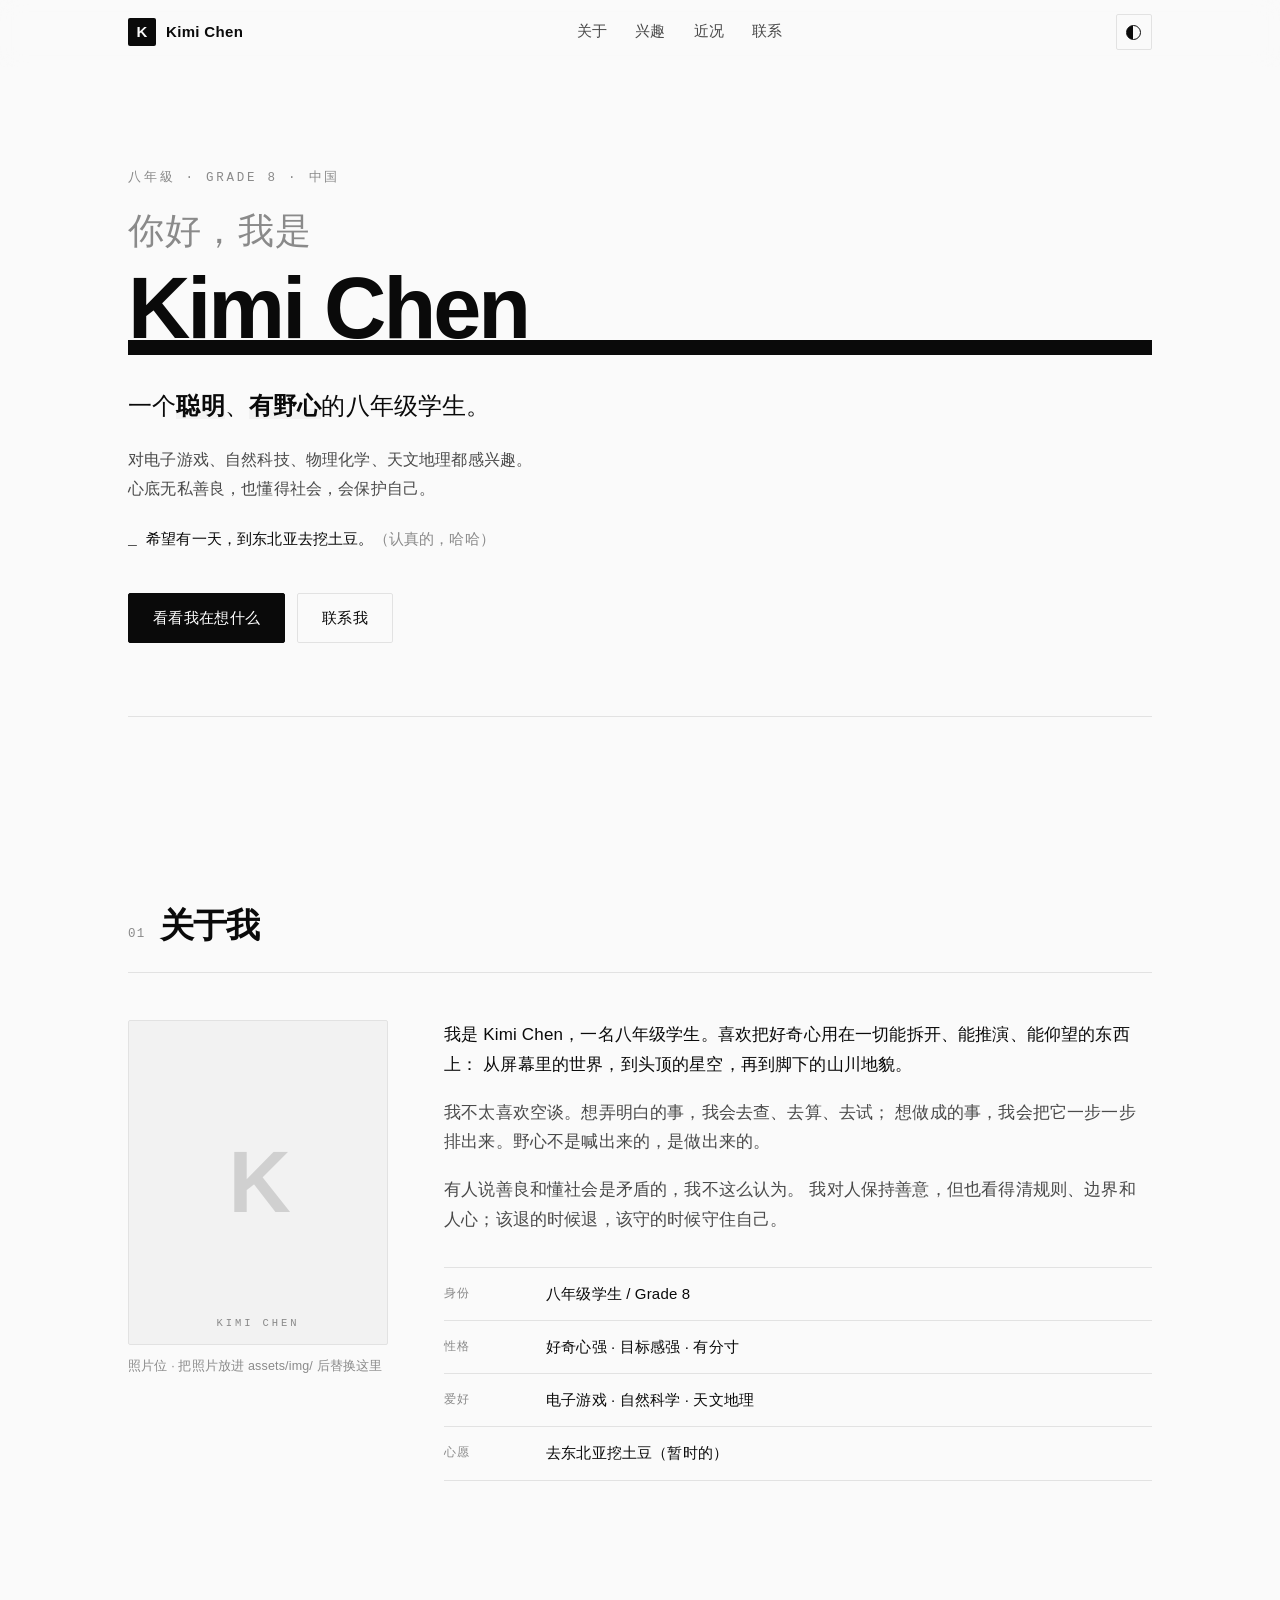
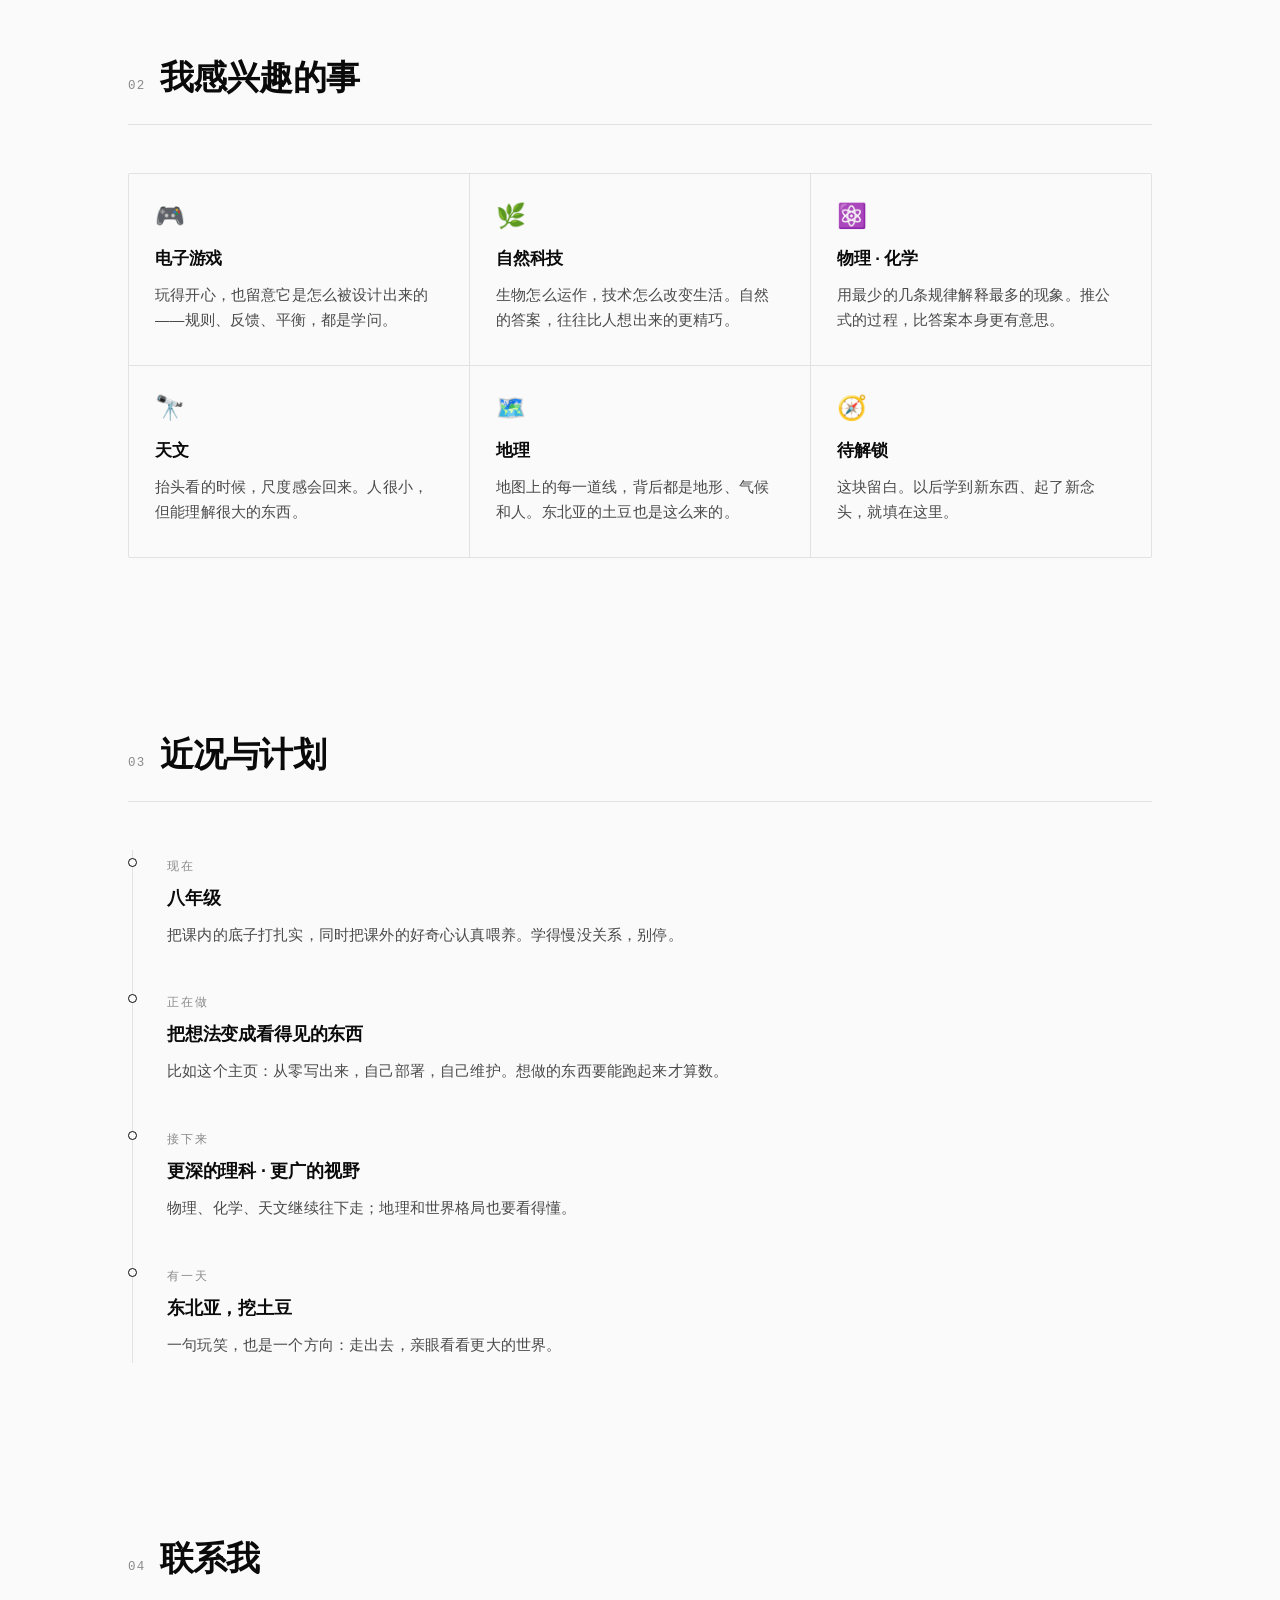
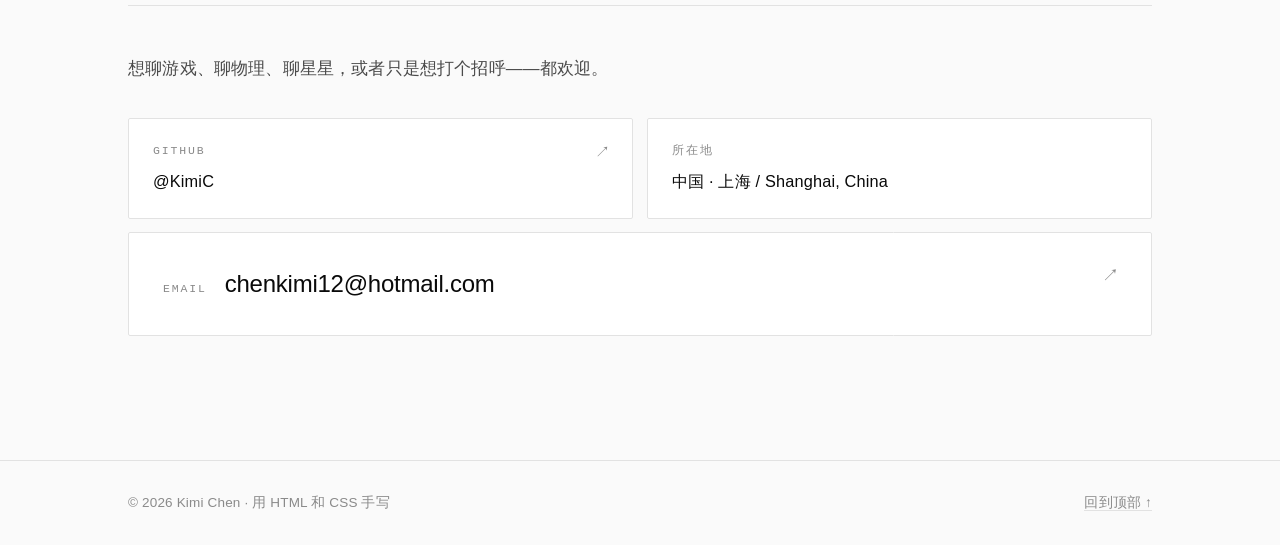
==== index.html @ d351f115 "修正 GitHub 用户名大小写为 KimiC" ====
<!DOCTYPE html>
<html lang="zh-CN" data-theme="light">
<head>
<meta charset="UTF-8">
<meta name="viewport" content="width=device-width, initial-scale=1.0">
<title>Kimi Chen — 个人主页</title>
<meta name="description" content="Kimi Chen 的个人主页。八年级学生，对电子游戏、自然科技、物理化学、天文地理感兴趣。">
<meta name="theme-color" content="#fafafa">
<meta property="og:title" content="Kimi Chen — 个人主页">
<meta property="og:description" content="八年级学生 · 对电子游戏、自然科技、物理化学、天文地理感兴趣">
<meta property="og:type" content="website">
<link rel="icon" href="data:image/svg+xml,%3Csvg xmlns='http://www.w3.org/2000/svg' viewBox='0 0 32 32'%3E%3Crect width='32' height='32' fill='%23000'/%3E%3Ctext x='16' y='23' font-family='Georgia,serif' font-size='20' fill='%23fff' text-anchor='middle'%3EK%3C/text%3E%3C/svg%3E">
<link rel="stylesheet" href="assets/css/style.css">
<script>
  // 尽早应用主题，避免刷新时的白屏闪烁
  (function () {
    try {
      var saved = localStorage.getItem('theme');
      var prefersDark = window.matchMedia('(prefers-color-scheme: dark)').matches;
      document.documentElement.setAttribute('data-theme', saved || (prefersDark ? 'dark' : 'light'));
    } catch (e) {}
  })();
</script>
</head>
<body>

<a class="skip-link" href="#main">跳到主要内容</a>

<header class="site-header" id="siteHeader">
  <div class="wrap header-inner">
    <a class="brand" href="#top" aria-label="回到顶部">
      <span class="brand-mark">K</span>
      <span class="brand-text">Kimi&nbsp;Chen</span>
    </a>

    <nav class="nav" aria-label="主导航">
      <a href="#about">关于</a>
      <a href="#interests">兴趣</a>
      <a href="#now">近况</a>
      <a href="#contact">联系</a>
    </nav>

    <button class="theme-toggle" id="themeToggle" type="button" aria-label="切换深浅色主题" title="切换主题">
      <span class="theme-toggle-icon" aria-hidden="true"></span>
    </button>
  </div>
  <div class="scroll-progress" id="scrollProgress" aria-hidden="true"></div>
</header>

<main id="main">

  <!-- ============ Hero ============ -->
  <section class="hero wrap" id="top">
    <p class="hero-eyebrow reveal">八年級 · Grade 8 · 中国</p>

    <h1 class="hero-title reveal">
      <span class="line">你好，我是</span>
      <span class="line hero-name">Kimi Chen</span>
    </h1>

    <p class="hero-sub reveal">
      一个<span class="hl">聪明</span>、<span class="hl">有野心</span>的八年级学生。
    </p>

    <p class="hero-note reveal">
      对电子游戏、自然科技、物理化学、天文地理都感兴趣。<br>
      心底无私善良，也懂得社会，会保护自己。
    </p>

    <p class="hero-joke reveal">
      <span class="cursor-static" aria-hidden="true">_</span>
      希望有一天，到东北亚去挖土豆。<span class="muted">（认真的，哈哈）</span>
    </p>

    <div class="hero-actions reveal">
      <a class="btn btn-solid" href="#interests">看看我在想什么</a>
      <a class="btn btn-ghost" href="#contact">联系我</a>
    </div>

    <div class="hero-rule reveal" aria-hidden="true"></div>
  </section>

  <!-- ============ About ============ -->
  <section class="section wrap" id="about">
    <div class="section-head reveal">
      <span class="section-index">01</span>
      <h2 class="section-title">关于我</h2>
    </div>

    <div class="about-grid">
      <div class="about-portrait reveal" aria-hidden="true">
        <div class="portrait-frame">
          <span class="portrait-initial">K</span>
          <span class="portrait-caption">KIMI&nbsp;CHEN</span>
        </div>
        <p class="portrait-hint">照片位 · 把照片放进 assets/img/ 后替换这里</p>
      </div>

      <div class="about-text reveal">
        <p>
          我是 Kimi Chen，一名八年级学生。喜欢把好奇心用在一切能拆开、能推演、能仰望的东西上：
          从屏幕里的世界，到头顶的星空，再到脚下的山川地貌。
        </p>
        <p>
          我不太喜欢空谈。想弄明白的事，我会去查、去算、去试；
          想做成的事，我会把它一步一步排出来。野心不是喊出来的，是做出来的。
        </p>
        <p>
          有人说善良和懂社会是矛盾的，我不这么认为。
          我对人保持善意，但也看得清规则、边界和人心；该退的时候退，该守的时候守住自己。
        </p>

        <ul class="fact-list">
          <li><span class="fact-key">身份</span><span class="fact-val">八年级学生 / Grade 8</span></li>
          <li><span class="fact-key">性格</span><span class="fact-val">好奇心强 · 目标感强 · 有分寸</span></li>
          <li><span class="fact-key">爱好</span><span class="fact-val">电子游戏 · 自然科学 · 天文地理</span></li>
          <li><span class="fact-key">心愿</span><span class="fact-val">去东北亚挖土豆（暂时的）</span></li>
        </ul>
      </div>
    </div>
  </section>

  <!-- ============ Interests ============ -->
  <section class="section wrap" id="interests">
    <div class="section-head reveal">
      <span class="section-index">02</span>
      <h2 class="section-title">我感兴趣的事</h2>
    </div>

    <div class="card-grid">
      <article class="card reveal">
        <div class="card-icon" aria-hidden="true">🎮</div>
        <h3 class="card-title">电子游戏</h3>
        <p class="card-desc">玩得开心，也留意它是怎么被设计出来的——规则、反馈、平衡，都是学问。</p>
      </article>

      <article class="card reveal">
        <div class="card-icon" aria-hidden="true">🌿</div>
        <h3 class="card-title">自然科技</h3>
        <p class="card-desc">生物怎么运作，技术怎么改变生活。自然的答案，往往比人想出来的更精巧。</p>
      </article>

      <article class="card reveal">
        <div class="card-icon" aria-hidden="true">⚛️</div>
        <h3 class="card-title">物理 · 化学</h3>
        <p class="card-desc">用最少的几条规律解释最多的现象。推公式的过程，比答案本身更有意思。</p>
      </article>

      <article class="card reveal">
        <div class="card-icon" aria-hidden="true">🔭</div>
        <h3 class="card-title">天文</h3>
        <p class="card-desc">抬头看的时候，尺度感会回来。人很小，但能理解很大的东西。</p>
      </article>

      <article class="card reveal">
        <div class="card-icon" aria-hidden="true">🗺️</div>
        <h3 class="card-title">地理</h3>
        <p class="card-desc">地图上的每一道线，背后都是地形、气候和人。东北亚的土豆也是这么来的。</p>
      </article>

      <article class="card reveal">
        <div class="card-icon" aria-hidden="true">🧭</div>
        <h3 class="card-title">待解锁</h3>
        <p class="card-desc">这块留白。以后学到新东西、起了新念头，就填在这里。</p>
      </article>
    </div>
  </section>

  <!-- ============ Now ============ -->
  <section class="section wrap" id="now">
    <div class="section-head reveal">
      <span class="section-index">03</span>
      <h2 class="section-title">近况与计划</h2>
    </div>

    <ol class="timeline">
      <li class="timeline-item reveal">
        <span class="timeline-dot" aria-hidden="true"></span>
        <div class="timeline-body">
          <span class="timeline-when">现在</span>
          <h3 class="timeline-title">八年级</h3>
          <p>把课内的底子打扎实，同时把课外的好奇心认真喂养。学得慢没关系，别停。</p>
        </div>
      </li>

      <li class="timeline-item reveal">
        <span class="timeline-dot" aria-hidden="true"></span>
        <div class="timeline-body">
          <span class="timeline-when">正在做</span>
          <h3 class="timeline-title">把想法变成看得见的东西</h3>
          <p>比如这个主页：从零写出来，自己部署，自己维护。想做的东西要能跑起来才算数。</p>
        </div>
      </li>

      <li class="timeline-item reveal">
        <span class="timeline-dot" aria-hidden="true"></span>
        <div class="timeline-body">
          <span class="timeline-when">接下来</span>
          <h3 class="timeline-title">更深的理科 · 更广的视野</h3>
          <p>物理、化学、天文继续往下走；地理和世界格局也要看得懂。</p>
        </div>
      </li>

      <li class="timeline-item reveal">
        <span class="timeline-dot" aria-hidden="true"></span>
        <div class="timeline-body">
          <span class="timeline-when">有一天</span>
          <h3 class="timeline-title">东北亚，挖土豆</h3>
          <p>一句玩笑，也是一个方向：走出去，亲眼看看更大的世界。</p>
        </div>
      </li>
    </ol>
  </section>

  <!-- ============ Contact ============ -->
  <section class="section wrap" id="contact">
    <div class="section-head reveal">
      <span class="section-index">04</span>
      <h2 class="section-title">联系我</h2>
    </div>

    <p class="contact-lead reveal">
      想聊游戏、聊物理、聊星星，或者只是想打个招呼——都欢迎。
    </p>

    <div class="contact-grid">
      <a class="contact-card reveal" href="https://github.com/KimiC" target="_blank" rel="noopener noreferrer">
        <span class="contact-label">GitHub</span>
        <span class="contact-value">@KimiC</span>
        <span class="contact-arrow" aria-hidden="true">↗</span>
      </a>

      <div class="contact-card contact-card-static reveal">
        <span class="contact-label">所在地</span>
        <span class="contact-value">中国 · 上海 / Shanghai, China</span>
      </div>
    </div>

    <!-- 页面最后一块：邮箱 -->
    <a class="contact-email reveal" href="mailto:chenkimi12@hotmail.com">
      <span class="contact-email-label">Email</span>
      <span class="contact-email-value">chenkimi12@hotmail.com</span>
      <span class="contact-email-arrow" aria-hidden="true">↗</span>
    </a>
  </section>

</main>

<footer class="site-footer">
  <div class="wrap footer-inner">
    <p>© <span id="year">2025</span> Kimi Chen · 用 HTML 和 CSS 手写</p>
    <p class="footer-meta">
      <a href="#top">回到顶部 ↑</a>
    </p>
  </div>
</footer>

<script src="assets/js/main.js"></script>
</body>
</html>
---- assets/css/style.css ----
/* ==========================================================================
   Kimi Chen — 个人主页
   极简黑白风格 · 纯手写 CSS，无任何依赖
   目录：01 变量主题 / 02 基础重置 / 03 排版与工具 / 04 页头导航
        05 Hero / 06 通用区块 / 07 关于 / 08 兴趣卡片 / 09 时间线
        10 联系 / 11 页脚 / 12 动效 / 13 响应式 / 14 打印
   ========================================================================== */

/* ---------- 01 变量主题 ---------- */
:root {
  --bg:            #fafafa;
  --bg-soft:       #f2f2f2;
  --bg-elev:       #ffffff;
  --fg:            #0a0a0a;
  --fg-soft:       #4a4a4a;
  --fg-mute:       #8a8a8a;
  --line:          #e2e2e2;
  --line-strong:   #0a0a0a;
  --accent:        #0a0a0a;
  --accent-fg:     #ffffff;
  --shadow:        0 1px 2px rgba(0, 0, 0, .05);

  --font-sans: "Inter", "Helvetica Neue", Helvetica, -apple-system, BlinkMacSystemFont,
               "Segoe UI", "PingFang SC", "Hiragino Sans GB", "Microsoft YaHei",
               "Source Han Sans SC", "Noto Sans CJK SC", sans-serif;
  --font-mono: "JetBrains Mono", "SFMono-Regular", Consolas, "Liberation Mono", Menlo, monospace;

  --wrap:     1080px;
  --gap:      24px;
  --radius:   2px;
  --dur:      .55s;
  --ease:     cubic-bezier(.16, .84, .44, 1);
}

html[data-theme="dark"] {
  --bg:          #0b0b0b;
  --bg-soft:     #141414;
  --bg-elev:     #121212;
  --fg:          #f5f5f5;
  --fg-soft:     #b4b4b4;
  --fg-mute:     #7a7a7a;
  --line:        #262626;
  --line-strong: #f5f5f5;
  --accent:      #f5f5f5;
  --accent-fg:   #0b0b0b;
  --shadow:      0 1px 2px rgba(0, 0, 0, .5);
}

/* ---------- 02 基础重置 ---------- */
*, *::before, *::after { box-sizing: border-box; }

html {
  -webkit-text-size-adjust: 100%;
  scroll-behavior: smooth;
  scroll-padding-top: 88px;
}

body {
  margin: 0;
  background: var(--bg);
  color: var(--fg);
  font-family: var(--font-sans);
  font-size: 17px;
  line-height: 1.75;
  font-weight: 400;
  letter-spacing: .01em;
  -webkit-font-smoothing: antialiased;
  -moz-osx-font-smoothing: grayscale;
  transition: background-color .3s ease, color .3s ease;
}

img, svg { max-width: 100%; display: block; }

a { color: inherit; text-decoration: none; }

::selection { background: var(--fg); color: var(--bg); }

:focus-visible {
  outline: 2px solid var(--fg);
  outline-offset: 3px;
  border-radius: var(--radius);
}

.skip-link {
  position: absolute;
  left: -9999px;
  top: 0;
  padding: 10px 16px;
  background: var(--fg);
  color: var(--bg);
  z-index: 100;
}
.skip-link:focus { left: 12px; top: 12px; }

/* ---------- 03 排版与工具 ---------- */
.wrap {
  width: 100%;
  max-width: var(--wrap);
  margin-inline: auto;
  padding-inline: 28px;
}

.muted { color: var(--fg-mute); }

.hl {
  font-weight: 600;
  box-shadow: inset 0 -.42em 0 var(--bg-soft);
}

code {
  font-family: var(--font-mono);
  font-size: .86em;
  background: var(--bg-soft);
  border: 1px solid var(--line);
  border-radius: var(--radius);
  padding: 1px 5px;
}

/* ---------- 04 页头导航 ---------- */
.site-header {
  position: fixed;
  inset: 0 0 auto 0;
  z-index: 50;
  background: color-mix(in srgb, var(--bg) 86%, transparent);
  backdrop-filter: saturate(180%) blur(12px);
  -webkit-backdrop-filter: saturate(180%) blur(12px);
  border-bottom: 1px solid transparent;
  transition: border-color .3s ease, background-color .3s ease;
}
.site-header.is-scrolled { border-bottom-color: var(--line); }

.header-inner {
  display: flex;
  align-items: center;
  justify-content: space-between;
  gap: 18px;
  height: 64px;
}

.brand {
  display: inline-flex;
  align-items: center;
  gap: 10px;
  font-weight: 600;
  letter-spacing: .02em;
}
.brand-mark {
  display: grid;
  place-items: center;
  width: 28px;
  height: 28px;
  background: var(--fg);
  color: var(--bg);
  font-size: 15px;
  font-weight: 700;
  border-radius: var(--radius);
  transition: transform .3s var(--ease);
}
.brand:hover .brand-mark { transform: rotate(-8deg) scale(1.06); }
.brand-text { font-size: 15px; }

.nav { display: flex; gap: 4px; }
.nav a {
  position: relative;
  padding: 6px 12px;
  font-size: 14.5px;
  color: var(--fg-soft);
  border-radius: var(--radius);
  transition: color .2s ease;
}
.nav a::after {
  content: "";
  position: absolute;
  left: 12px;
  right: 12px;
  bottom: 2px;
  height: 1px;
  background: var(--fg);
  transform: scaleX(0);
  transform-origin: left;
  transition: transform .3s var(--ease);
}
.nav a:hover, .nav a.is-active { color: var(--fg); }
.nav a:hover::after, .nav a.is-active::after { transform: scaleX(1); }

.theme-toggle {
  display: grid;
  place-items: center;
  width: 36px;
  height: 36px;
  padding: 0;
  background: transparent;
  border: 1px solid var(--line);
  border-radius: var(--radius);
  color: var(--fg);
  cursor: pointer;
  transition: border-color .2s ease, background-color .2s ease, transform .3s var(--ease);
}
.theme-toggle:hover { border-color: var(--fg); background: var(--bg-soft); }
.theme-toggle:active { transform: scale(.94); }

.theme-toggle-icon {
  position: relative;
  width: 15px;
  height: 15px;
  border-radius: 50%;
  border: 1.5px solid currentColor;
  background: linear-gradient(90deg, currentColor 0 50%, transparent 50% 100%);
  transition: transform .5s var(--ease);
}
html[data-theme="dark"] .theme-toggle-icon { transform: rotate(180deg); }

.scroll-progress {
  height: 2px;
  width: 0;
  background: var(--fg);
  transition: width .1s linear;
}

/* ---------- 05 Hero ---------- */
.hero {
  padding-top: 168px;
  padding-bottom: 96px;
}

.hero-eyebrow {
  margin: 0 0 22px;
  font-family: var(--font-mono);
  font-size: 12.5px;
  letter-spacing: .22em;
  text-transform: uppercase;
  color: var(--fg-mute);
}

.hero-title {
  margin: 0;
  font-size: clamp(2.5rem, 8vw, 5.4rem);
  font-weight: 600;
  line-height: 1.06;
  letter-spacing: -.035em;
}
.hero-title .line { display: block; }
.hero-title .line:first-child {
  font-size: .42em;
  font-weight: 400;
  color: var(--fg-mute);
  letter-spacing: .02em;
  margin-bottom: .35em;
}
.hero-name {
  background-image: linear-gradient(transparent 84%, var(--fg) 84%);
  background-repeat: no-repeat;
  background-size: 0% 100%;
  transition: background-size 1.1s var(--ease) .2s;
}
.hero.is-ready .hero-name { background-size: 100% 100%; }

.hero-sub {
  margin: 30px 0 0;
  font-size: clamp(1.15rem, 2.6vw, 1.5rem);
  color: var(--fg);
  max-width: 30em;
}

.hero-note {
  margin: 18px 0 0;
  font-size: 1.02rem;
  color: var(--fg-soft);
  max-width: 34em;
}

.hero-joke {
  margin: 26px 0 0;
  font-family: var(--font-mono);
  font-size: .92rem;
  color: var(--fg);
}
.cursor-static { animation: blink 1.15s steps(1) infinite; }
@keyframes blink { 0%, 49% { opacity: 1; } 50%, 100% { opacity: 0; } }

.hero-actions {
  display: flex;
  flex-wrap: wrap;
  gap: 12px;
  margin-top: 40px;
}

.btn {
  display: inline-flex;
  align-items: center;
  justify-content: center;
  padding: 11px 24px;
  font-size: 15px;
  font-weight: 500;
  letter-spacing: .02em;
  border: 1px solid var(--fg);
  border-radius: var(--radius);
  cursor: pointer;
  transition: background-color .25s ease, color .25s ease, transform .25s var(--ease);
}
.btn:hover { transform: translateY(-2px); }
.btn-solid { background: var(--accent); color: var(--accent-fg); }
.btn-solid:hover { background: transparent; color: var(--fg); }
.btn-ghost { background: transparent; color: var(--fg); border-color: var(--line); }
.btn-ghost:hover { border-color: var(--fg); background: var(--bg-soft); }

.hero-rule {
  margin-top: 72px;
  height: 1px;
  background: var(--line);
  transform: scaleX(0);
  transform-origin: left;
  transition: transform 1s var(--ease) .35s;
}
.hero.is-ready .hero-rule { transform: scaleX(1); }

/* ---------- 06 通用区块 ---------- */
.section { padding-block: 84px; scroll-margin-top: 88px; }

.section-head {
  display: flex;
  align-items: baseline;
  gap: 14px;
  margin-bottom: 48px;
  border-bottom: 1px solid var(--line);
  padding-bottom: 16px;
}
.section-index {
  font-family: var(--font-mono);
  font-size: 12.5px;
  color: var(--fg-mute);
  letter-spacing: .1em;
}
.section-title {
  margin: 0;
  font-size: clamp(1.5rem, 3.4vw, 2.1rem);
  font-weight: 600;
  letter-spacing: -.02em;
}

/* ---------- 07 关于 ---------- */
.about-grid {
  display: grid;
  grid-template-columns: 260px 1fr;
  gap: 56px;
  align-items: start;
}

.portrait-frame {
  position: relative;
  aspect-ratio: 4 / 5;
  display: grid;
  place-items: center;
  background: var(--bg-soft);
  border: 1px solid var(--line);
  border-radius: var(--radius);
  overflow: hidden;
}
.portrait-initial {
  font-size: 5.4rem;
  font-weight: 700;
  letter-spacing: -.04em;
  color: var(--fg);
  opacity: .14;
}
.portrait-caption {
  position: absolute;
  bottom: 12px;
  left: 0;
  right: 0;
  text-align: center;
  font-family: var(--font-mono);
  font-size: 10.5px;
  letter-spacing: .28em;
  color: var(--fg-mute);
}
.portrait-hint {
  margin: 12px 0 0;
  font-size: 12.5px;
  color: var(--fg-mute);
  line-height: 1.5;
}

.about-text p { margin: 0 0 18px; color: var(--fg-soft); }
.about-text p:first-child { color: var(--fg); }

.fact-list {
  list-style: none;
  margin: 32px 0 0;
  padding: 0;
  border-top: 1px solid var(--line);
}
.fact-list li {
  display: grid;
  grid-template-columns: 84px 1fr;
  gap: 18px;
  padding: 13px 0;
  border-bottom: 1px solid var(--line);
  font-size: 15px;
}
.fact-key {
  font-family: var(--font-mono);
  font-size: 12px;
  letter-spacing: .12em;
  text-transform: uppercase;
  color: var(--fg-mute);
  padding-top: 3px;
}
.fact-val { color: var(--fg); }

/* ---------- 08 兴趣卡片 ---------- */
.card-grid {
  display: grid;
  grid-template-columns: repeat(auto-fill, minmax(268px, 1fr));
  gap: 1px;
  background: var(--line);
  border: 1px solid var(--line);
  border-radius: var(--radius);
  overflow: hidden;
}

.card {
  position: relative;
  padding: 30px 26px 32px;
  background: var(--bg);
  transition: background-color .3s ease, transform .4s var(--ease);
}
.card::before {
  content: "";
  position: absolute;
  inset: auto 0 0 0;
  height: 2px;
  background: var(--fg);
  transform: scaleX(0);
  transform-origin: left;
  transition: transform .45s var(--ease);
}
.card:hover { background: var(--bg-soft); }
.card:hover::before { transform: scaleX(1); }

.card-icon { font-size: 24px; line-height: 1; margin-bottom: 16px; }
.card-title {
  margin: 0 0 10px;
  font-size: 1.05rem;
  font-weight: 600;
  letter-spacing: -.01em;
}
.card-desc {
  margin: 0;
  font-size: 14.6px;
  line-height: 1.7;
  color: var(--fg-soft);
}

/* ---------- 09 时间线 ---------- */
.timeline {
  list-style: none;
  margin: 0;
  padding: 0 0 0 4px;
}
.timeline-item {
  position: relative;
  padding: 0 0 38px 34px;
  border-left: 1px solid var(--line);
}
.timeline-item:last-child { padding-bottom: 4px; }
.timeline-dot {
  position: absolute;
  left: -5px;
  top: 8px;
  width: 9px;
  height: 9px;
  border-radius: 50%;
  background: var(--bg);
  border: 1.5px solid var(--fg);
  transition: background-color .25s ease, transform .25s var(--ease);
}
.timeline-item:hover .timeline-dot { background: var(--fg); transform: scale(1.25); }

.timeline-when {
  display: inline-block;
  font-family: var(--font-mono);
  font-size: 11.5px;
  letter-spacing: .16em;
  text-transform: uppercase;
  color: var(--fg-mute);
  margin-bottom: 6px;
}
.timeline-title {
  margin: 0 0 8px;
  font-size: 1.12rem;
  font-weight: 600;
  letter-spacing: -.01em;
}
.timeline-body p {
  margin: 0;
  font-size: 15px;
  color: var(--fg-soft);
  max-width: 46em;
}

/* ---------- 10 联系 ---------- */
.contact-lead {
  margin: 0 0 34px;
  font-size: 1.05rem;
  color: var(--fg-soft);
  max-width: 40em;
}

.contact-grid {
  display: grid;
  grid-template-columns: repeat(auto-fit, minmax(240px, 1fr));
  gap: 14px;
}

.contact-card {
  position: relative;
  display: flex;
  flex-direction: column;
  gap: 6px;
  padding: 22px 24px;
  background: var(--bg-elev);
  border: 1px solid var(--line);
  border-radius: var(--radius);
  transition: border-color .25s ease, transform .3s var(--ease), background-color .25s ease;
}
a.contact-card:hover {
  border-color: var(--fg);
  transform: translateY(-3px);
  background: var(--bg-soft);
}
.contact-label {
  font-family: var(--font-mono);
  font-size: 11.5px;
  letter-spacing: .16em;
  text-transform: uppercase;
  color: var(--fg-mute);
}
.contact-value {
  font-size: 1.02rem;
  font-weight: 500;
  word-break: break-all;
}
.contact-arrow {
  position: absolute;
  top: 20px;
  right: 22px;
  font-size: 15px;
  color: var(--fg-mute);
  transition: transform .3s var(--ease), color .25s ease;
}
a.contact-card:hover .contact-arrow { transform: translate(3px, -3px); color: var(--fg); }
.contact-card-static { opacity: .92; }

/* 页面收尾的邮箱区块 */
.contact-email {
  position: relative;
  display: flex;
  flex-wrap: wrap;
  align-items: baseline;
  gap: 6px 18px;
  margin-top: 14px;
  padding: 30px 34px;
  background: var(--bg-elev);
  border: 1px solid var(--line);
  border-radius: var(--radius);
  transition: border-color .25s ease, background-color .25s ease, transform .3s var(--ease);
}
.contact-email:hover {
  border-color: var(--fg);
  background: var(--bg-soft);
  transform: translateY(-3px);
}
.contact-email-label {
  font-family: var(--font-mono);
  font-size: 11.5px;
  letter-spacing: .16em;
  text-transform: uppercase;
  color: var(--fg-mute);
}
.contact-email-value {
  font-size: clamp(1.05rem, 3.2vw, 1.5rem);
  font-weight: 500;
  letter-spacing: -.01em;
  word-break: break-all;
}
.contact-email-arrow {
  position: absolute;
  top: 28px;
  right: 32px;
  font-size: 17px;
  color: var(--fg-mute);
  transition: transform .3s var(--ease), color .25s ease;
}
.contact-email:hover .contact-email-arrow { transform: translate(3px, -3px); color: var(--fg); }

.contact-tip {
  margin: 22px 0 0;
  font-size: 13.5px;
  color: var(--fg-mute);
}

/* ---------- 11 页脚 ---------- */
.site-footer {
  margin-top: 40px;
  border-top: 1px solid var(--line);
  padding-block: 30px;
  background: var(--bg);
}
.footer-inner {
  display: flex;
  align-items: center;
  justify-content: space-between;
  flex-wrap: wrap;
  gap: 10px;
  font-size: 13.5px;
  color: var(--fg-mute);
}
.footer-inner p { margin: 0; }
.footer-meta a { border-bottom: 1px solid var(--line); transition: border-color .25s ease, color .25s ease; }
.footer-meta a:hover { color: var(--fg); border-color: var(--fg); }

/* ---------- 12 动效（滚动入场） ---------- */
.reveal {
  opacity: 0;
  transform: translateY(18px);
  transition: opacity var(--dur) var(--ease), transform var(--dur) var(--ease);
  will-change: opacity, transform;
}
.reveal.is-visible { opacity: 1; transform: none; }

/* 尊重"减少动效"系统设置 */
@media (prefers-reduced-motion: reduce) {
  html { scroll-behavior: auto; }
  *, *::before, *::after {
    animation-duration: .001ms !important;
    animation-iteration-count: 1 !important;
    transition-duration: .001ms !important;
  }
  .reveal { opacity: 1; transform: none; }
  .hero-name { background-size: 100% 100%; }
  .hero-rule { transform: scaleX(1); }
}

/* ---------- 13 响应式 ---------- */
@media (max-width: 860px) {
  .about-grid { grid-template-columns: 1fr; gap: 34px; }
  .about-portrait { max-width: 240px; }
}

@media (max-width: 720px) {
  body { font-size: 16px; }
  .wrap { padding-inline: 20px; }
  .hero { padding-top: 132px; padding-bottom: 72px; }
  .section { padding-block: 62px; }
  .section-head { margin-bottom: 34px; }
  .nav { display: none; }
  .header-inner { height: 58px; }
  html { scroll-padding-top: 76px; }
  .brand-text { display: none; }
  .contact-email { padding: 24px 22px; }
  .contact-email-arrow { top: 22px; right: 20px; }
}

@media (max-width: 460px) {
  .hero-actions .btn { flex: 1 1 100%; }
  .fact-list li { grid-template-columns: 1fr; gap: 2px; }
  .card { padding: 26px 20px 28px; }
}

/* ---------- 14 打印 ---------- */
@media print {
  .site-header, .theme-toggle, .hero-actions, .contact-tip { display: none !important; }
  body { background: #fff; color: #000; }
  .reveal { opacity: 1 !important; transform: none !important; }
  .card-grid { border-color: #ccc; }
}
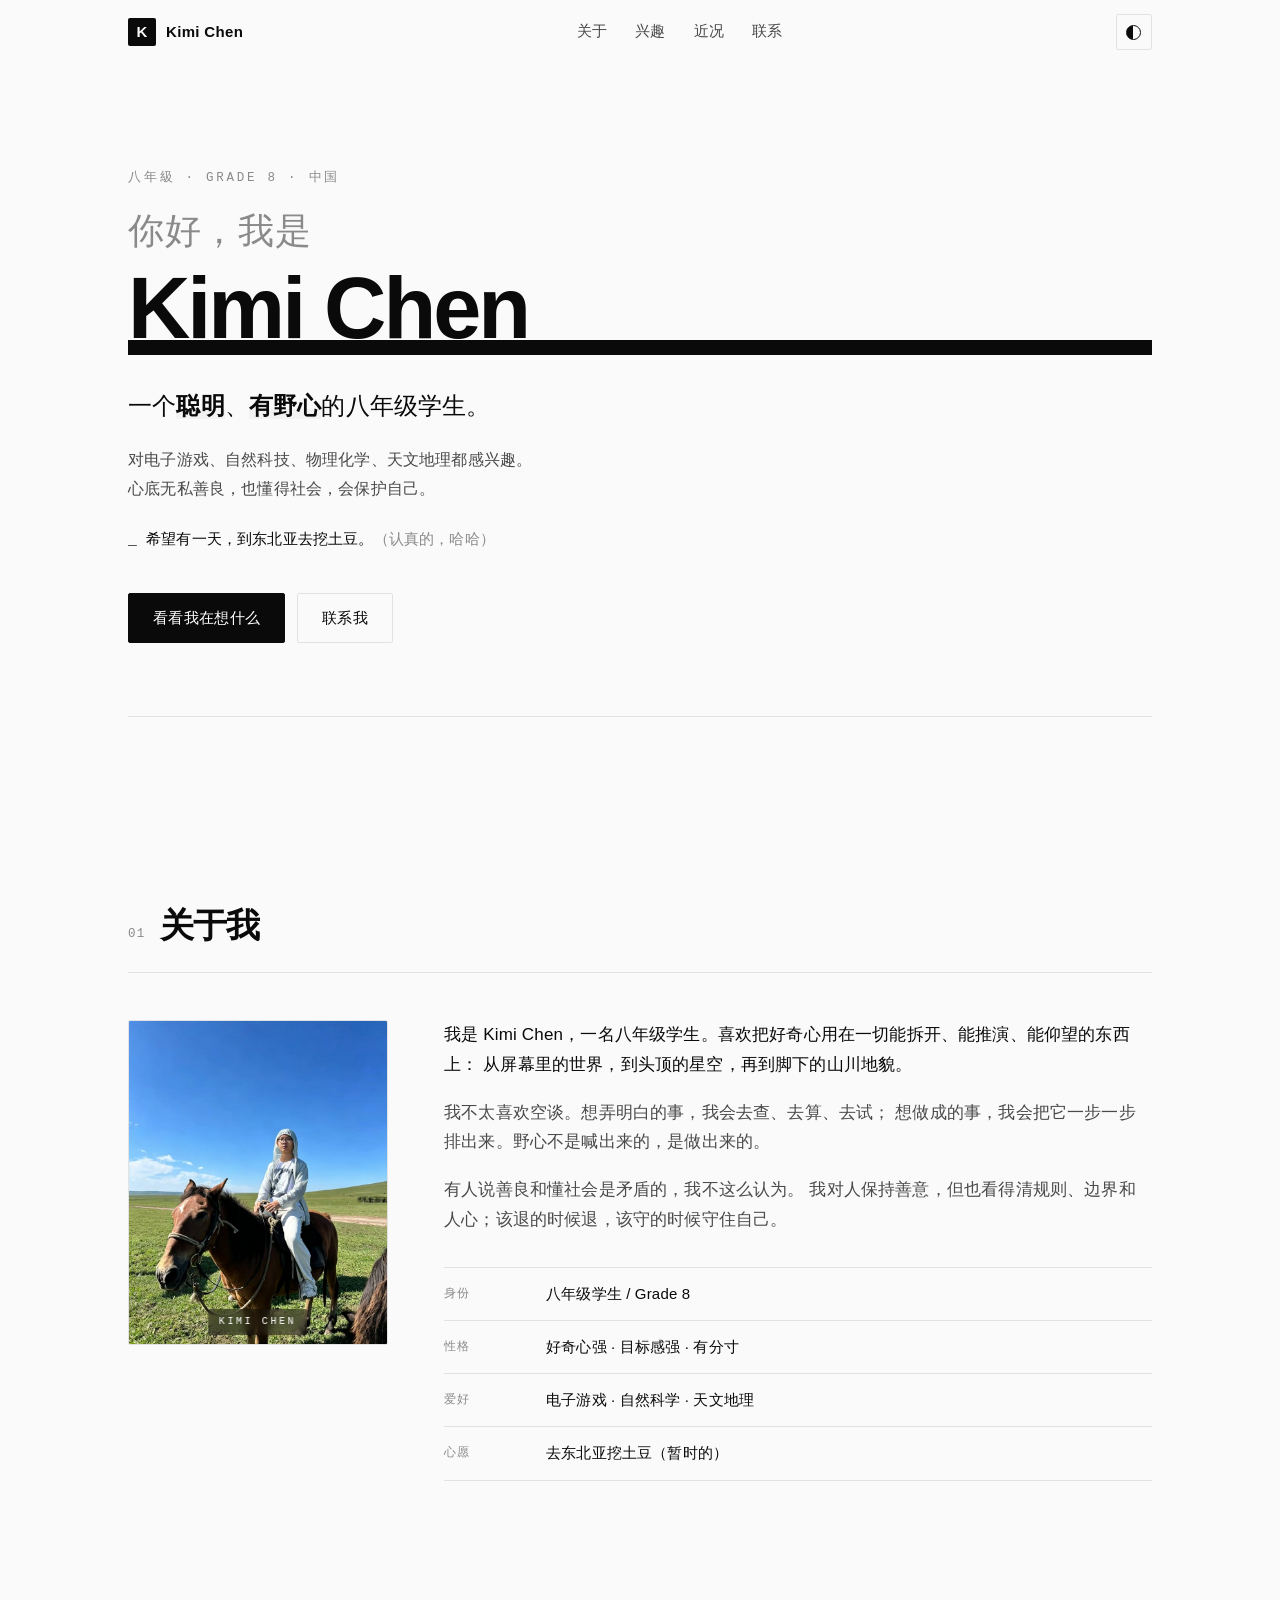
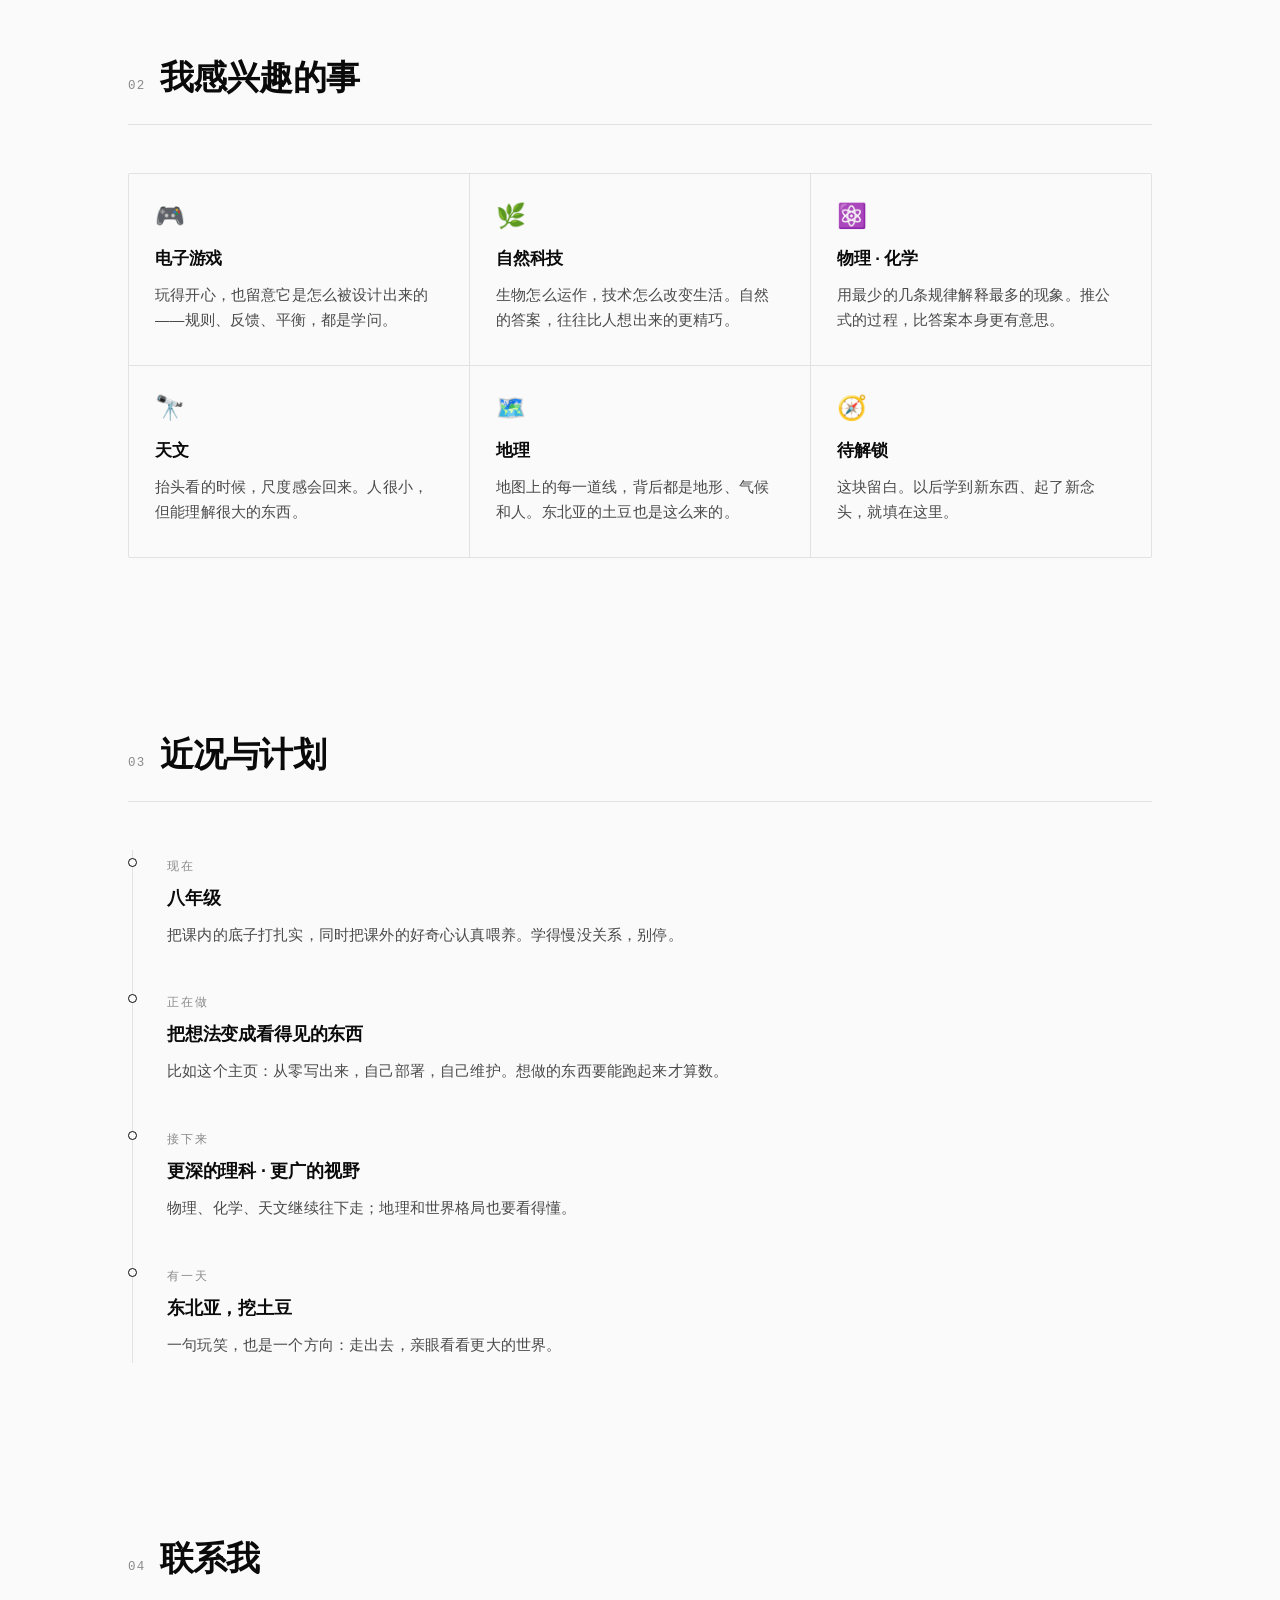
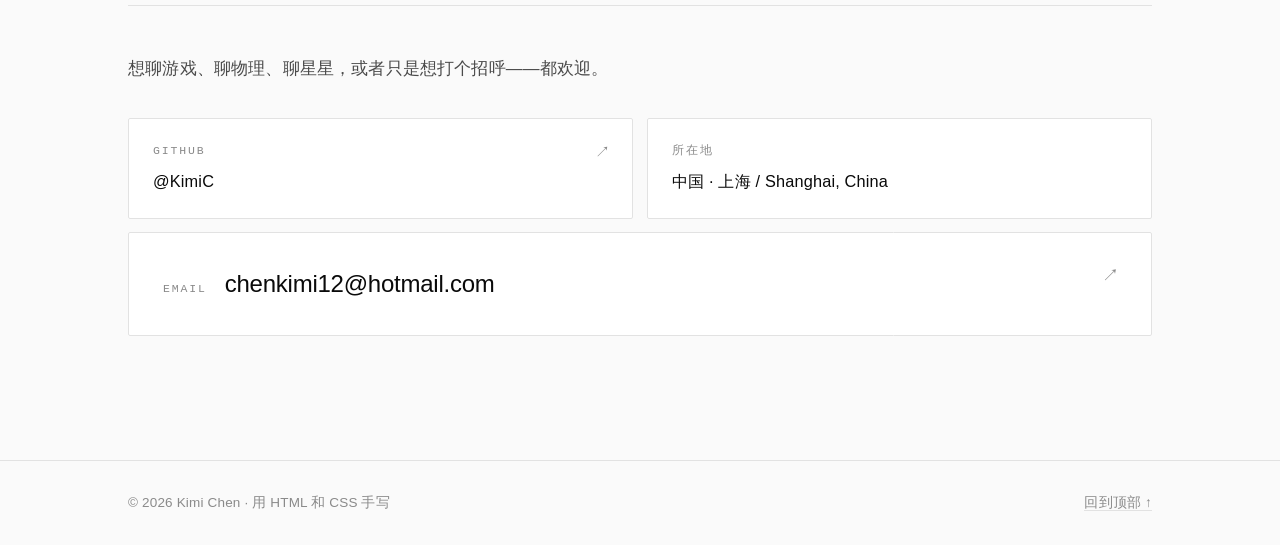
==== commit 60551cfc: "关于区块换上真实照片，按 4:5 裁切并生成多尺寸响应式版本" ====
--- a/index.html
+++ b/index.html
@@ -88,12 +88,17 @@
     </div>
 
     <div class="about-grid">
-      <div class="about-portrait reveal" aria-hidden="true">
+      <div class="about-portrait reveal">
         <div class="portrait-frame">
-          <span class="portrait-initial">K</span>
+          <picture>
+            <source type="image/jpeg"
+                    srcset="assets/img/Kimi-800.jpg 800w, assets/img/Kimi-1200.jpg 1200w"
+                    sizes="(max-width: 860px) 240px, 260px">
+            <img src="assets/img/Kimi.jpg" width="1279" height="1599"
+                 alt="Kimi Chen 的照片" loading="lazy" decoding="async">
+          </picture>
           <span class="portrait-caption">KIMI&nbsp;CHEN</span>
         </div>
-        <p class="portrait-hint">照片位 · 把照片放进 assets/img/ 后替换这里</p>
       </div>
 
       <div class="about-text reveal">
--- a/assets/css/style.css
+++ b/assets/css/style.css
@@ -356,29 +356,40 @@
   border-radius: var(--radius);
   overflow: hidden;
 }
-.portrait-initial {
-  font-size: 5.4rem;
-  font-weight: 700;
-  letter-spacing: -.04em;
-  color: var(--fg);
-  opacity: .14;
-}
+
+/* 照片：填满整个版位，保持 4:5 不变形 */
+.portrait-frame picture {
+  display: block;
+  width: 100%;
+  height: 100%;
+}
+.portrait-frame img {
+  width: 100%;
+  height: 100%;
+  object-fit: cover;
+  object-position: center 30%;   /* 略微偏上，人物头部不易被裁掉 */
+  filter: contrast(1.02) saturate(.96);
+  transition: transform .8s var(--ease);
+}
+.portrait-frame:hover img { transform: scale(1.03); }
+
+/* 名字条浮在照片上，用半透明底片保证任何照片上都读得清 */
 .portrait-caption {
   position: absolute;
-  bottom: 12px;
-  left: 0;
-  right: 0;
-  text-align: center;
-  font-family: var(--font-mono);
-  font-size: 10.5px;
-  letter-spacing: .28em;
-  color: var(--fg-mute);
-}
-.portrait-hint {
-  margin: 12px 0 0;
-  font-size: 12.5px;
-  color: var(--fg-mute);
-  line-height: 1.5;
+  bottom: 10px;
+  left: 50%;
+  transform: translateX(-50%);
+  z-index: 1;
+  padding: 4px 11px;
+  font-family: var(--font-mono);
+  font-size: 10px;
+  letter-spacing: .26em;
+  color: #fff;
+  white-space: nowrap;
+  background: rgba(0, 0, 0, .42);
+  backdrop-filter: blur(6px);
+  -webkit-backdrop-filter: blur(6px);
+  border-radius: var(--radius);
 }
 
 .about-text p { margin: 0 0 18px; color: var(--fg-soft); }
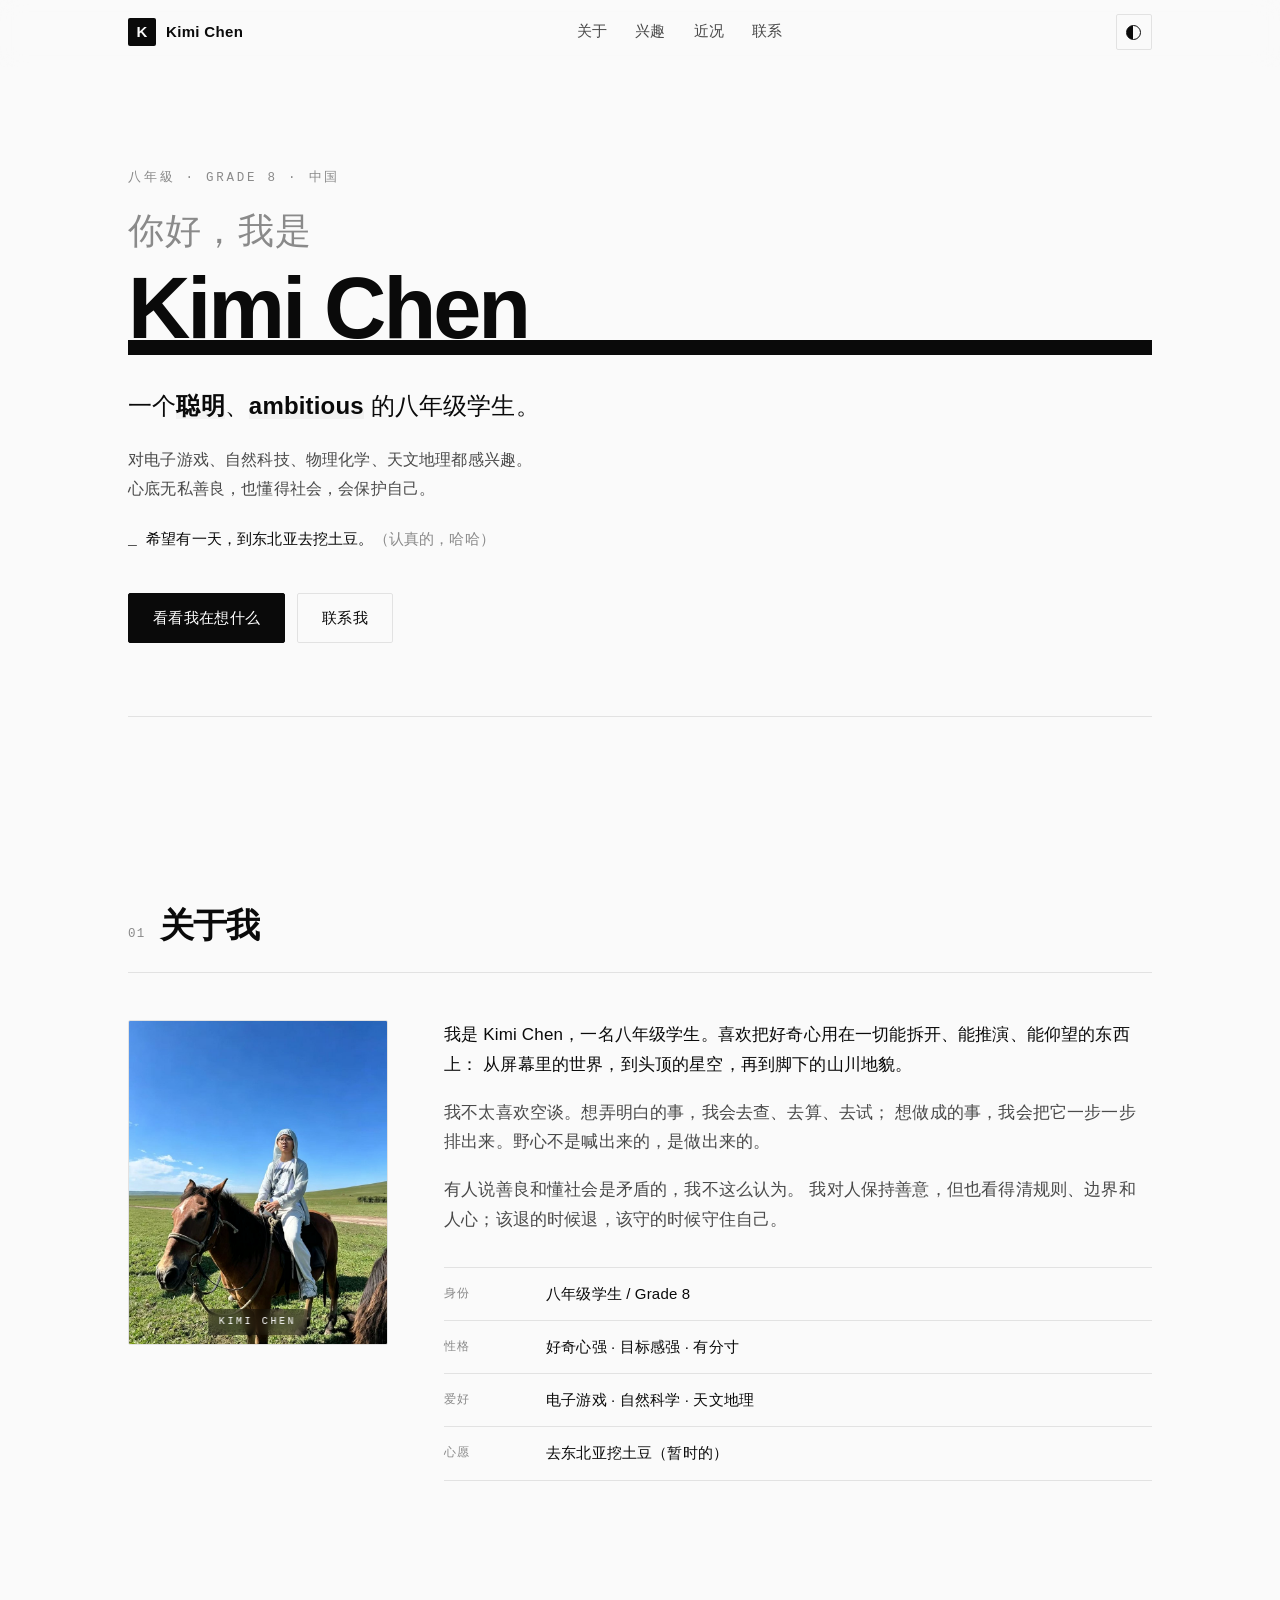
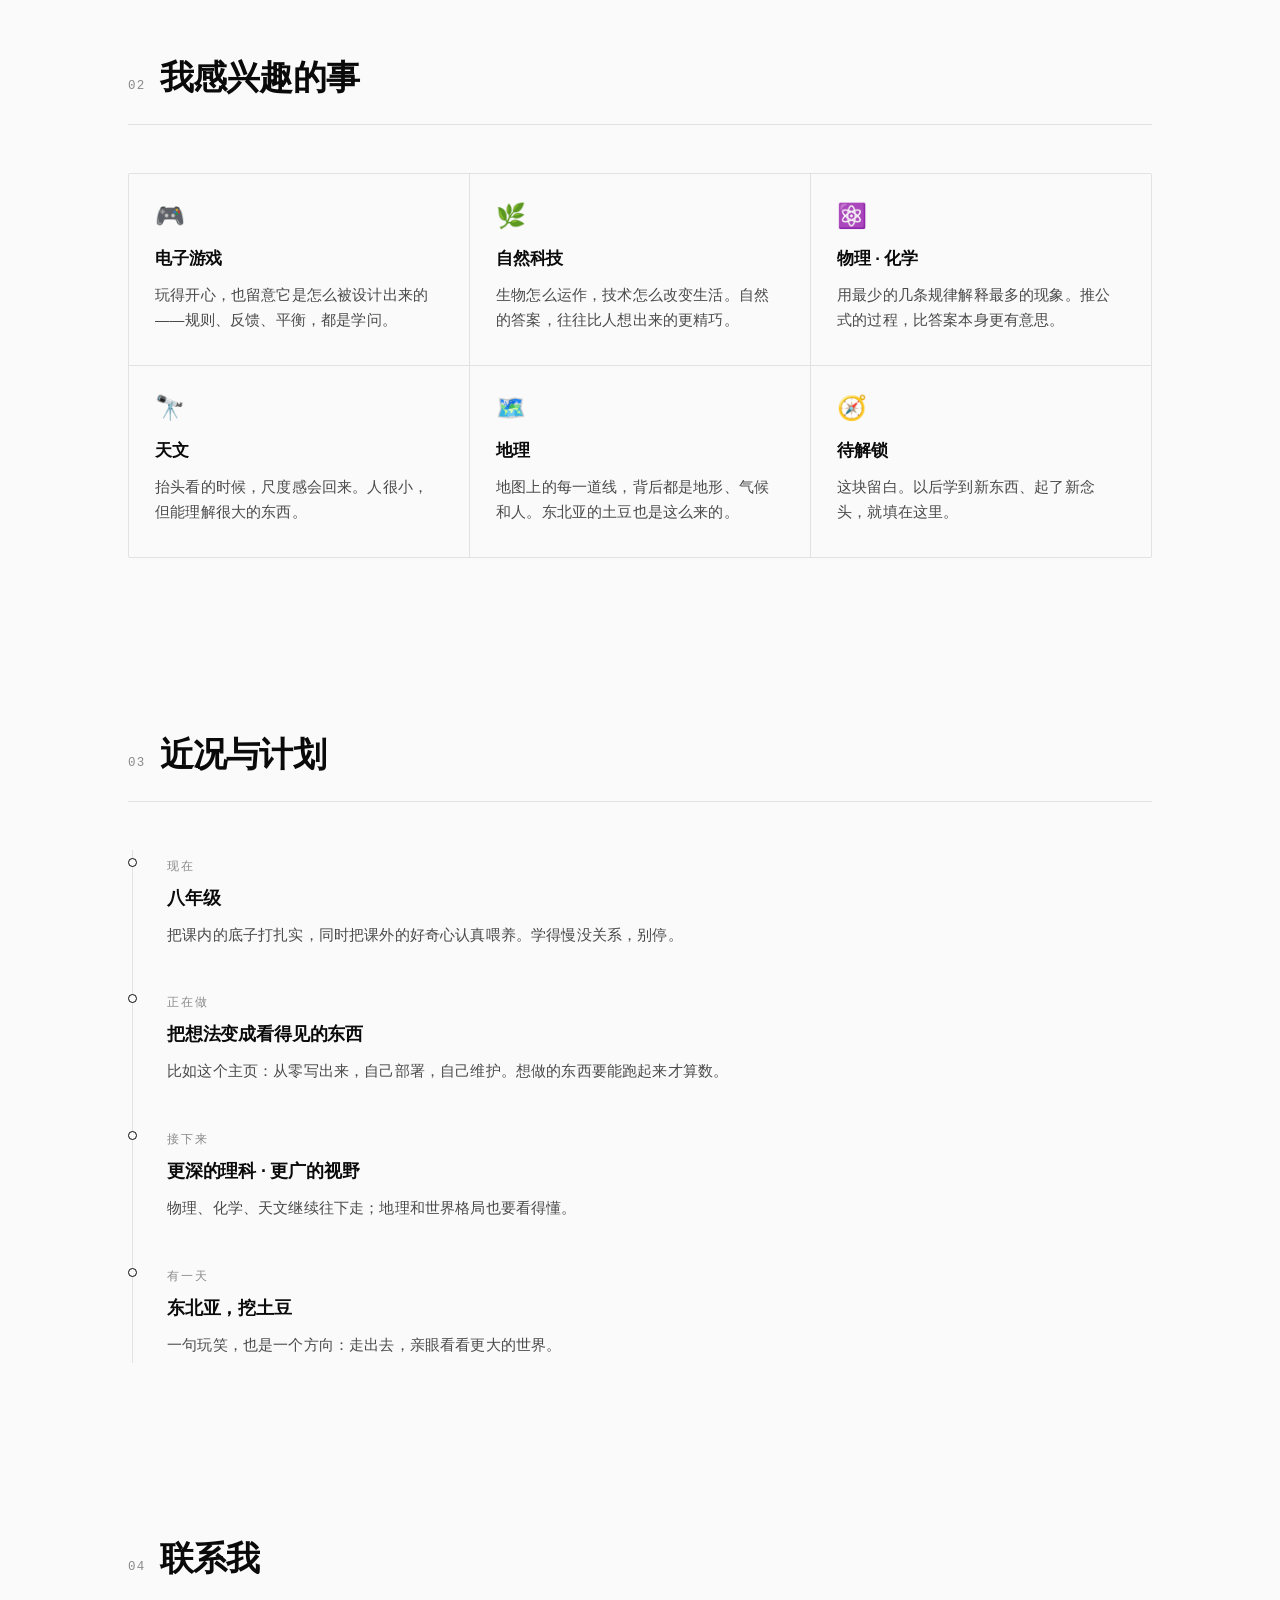
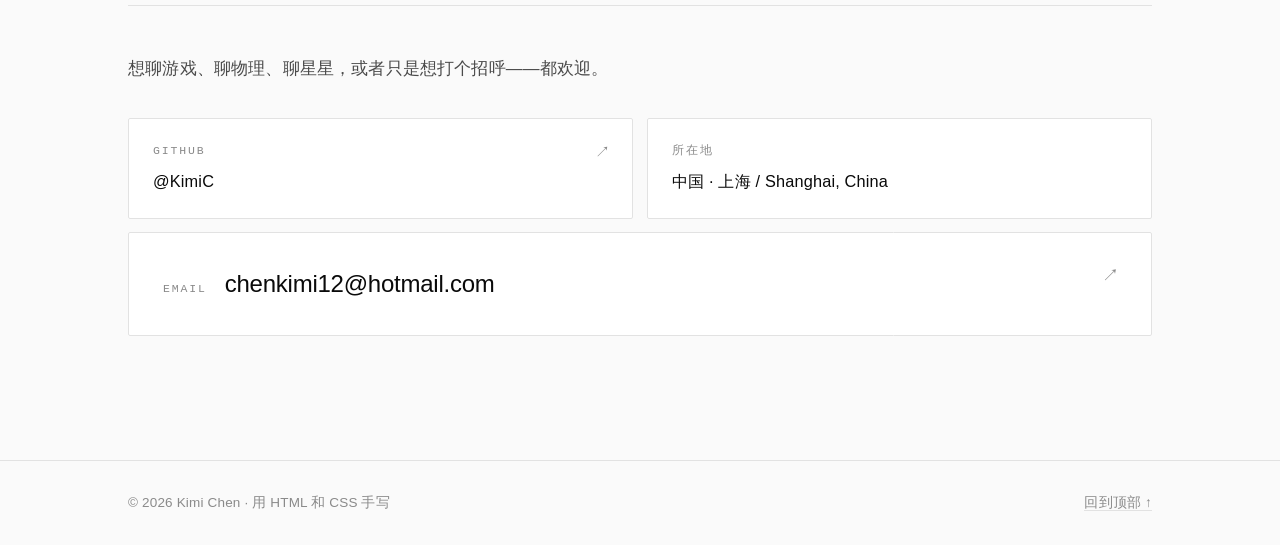
==== commit e3dbc008: "首屏简介：有野心 改为 ambitious" ====
--- a/index.html
+++ b/index.html
@@ -59,7 +59,7 @@
     </h1>
 
     <p class="hero-sub reveal">
-      一个<span class="hl">聪明</span>、<span class="hl">有野心</span>的八年级学生。
+      一个<span class="hl">聪明</span>、<span class="hl">ambitious</span> 的八年级学生。
     </p>
 
     <p class="hero-note reveal">
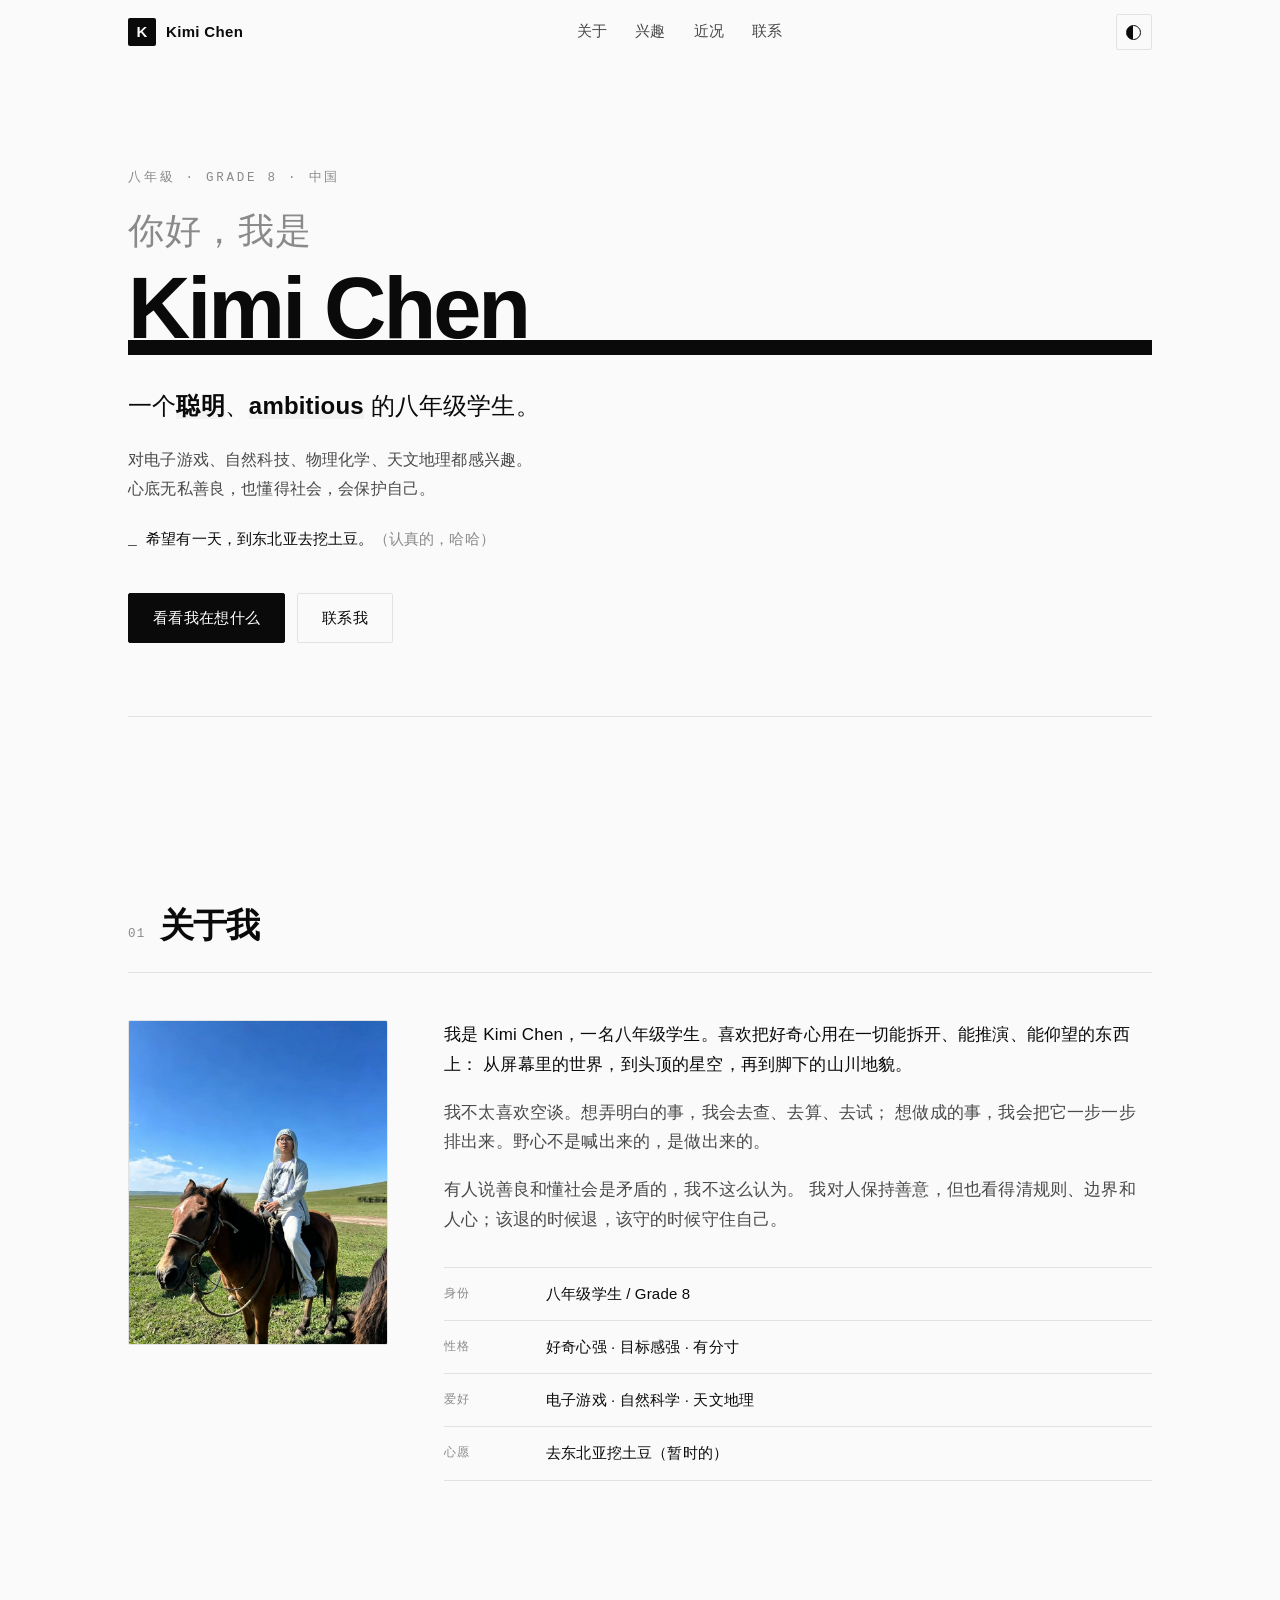
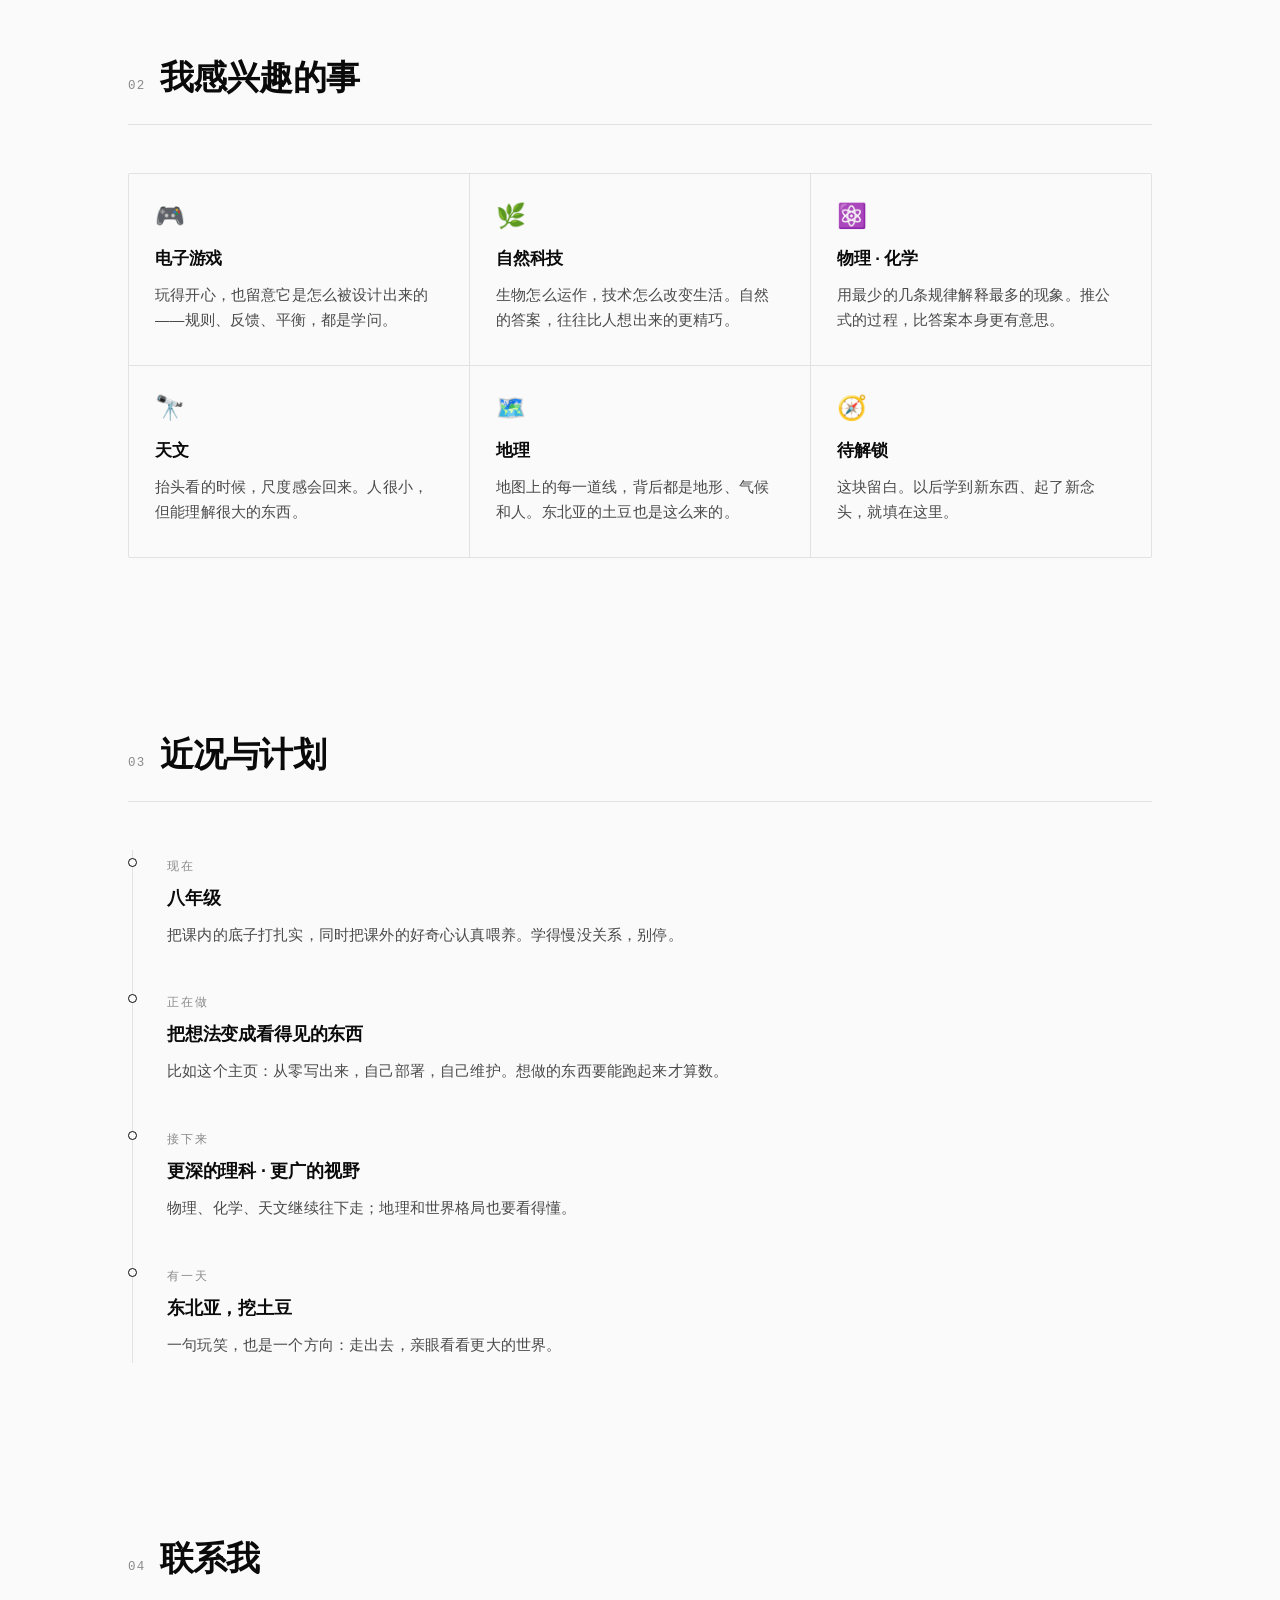
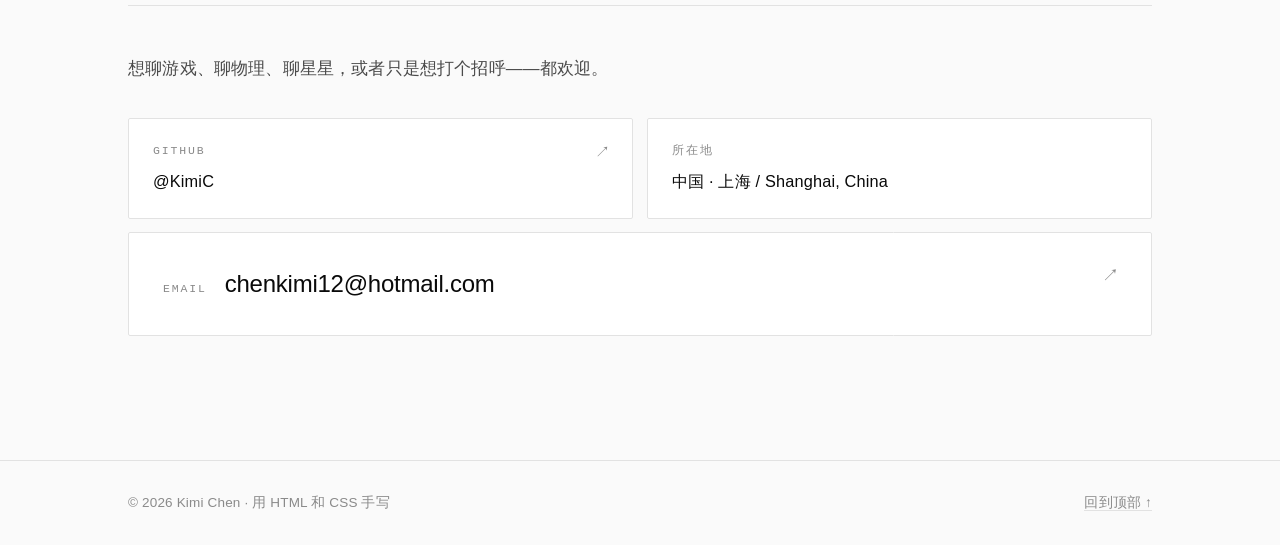
==== commit 2e5d1c89: "去掉照片上的 KIMI CHEN 名字条，避免遮挡画面" ====
--- a/index.html
+++ b/index.html
@@ -97,7 +97,6 @@
             <img src="assets/img/Kimi.jpg" width="1279" height="1599"
                  alt="Kimi Chen 的照片" loading="lazy" decoding="async">
           </picture>
-          <span class="portrait-caption">KIMI&nbsp;CHEN</span>
         </div>
       </div>
 
--- a/assets/css/style.css
+++ b/assets/css/style.css
@@ -373,25 +373,6 @@
 }
 .portrait-frame:hover img { transform: scale(1.03); }
 
-/* 名字条浮在照片上，用半透明底片保证任何照片上都读得清 */
-.portrait-caption {
-  position: absolute;
-  bottom: 10px;
-  left: 50%;
-  transform: translateX(-50%);
-  z-index: 1;
-  padding: 4px 11px;
-  font-family: var(--font-mono);
-  font-size: 10px;
-  letter-spacing: .26em;
-  color: #fff;
-  white-space: nowrap;
-  background: rgba(0, 0, 0, .42);
-  backdrop-filter: blur(6px);
-  -webkit-backdrop-filter: blur(6px);
-  border-radius: var(--radius);
-}
-
 .about-text p { margin: 0 0 18px; color: var(--fg-soft); }
 .about-text p:first-child { color: var(--fg); }
 
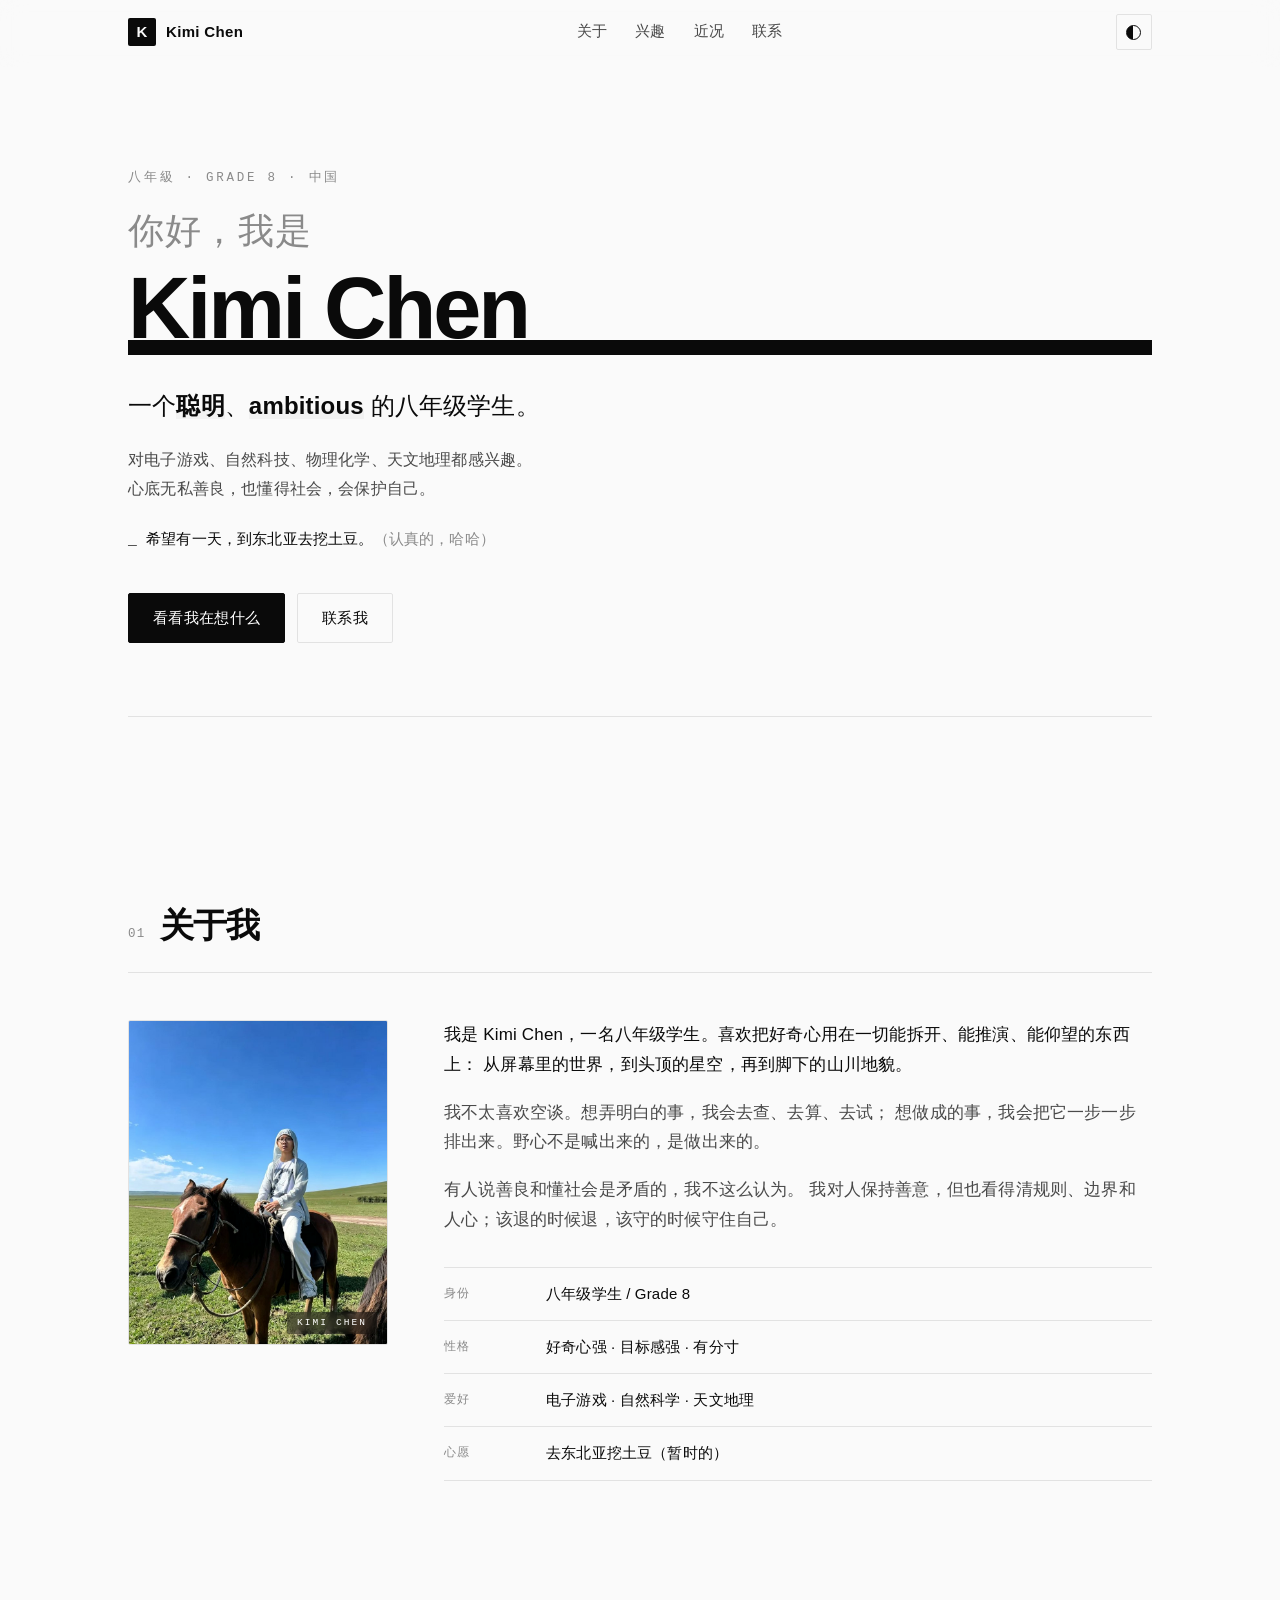
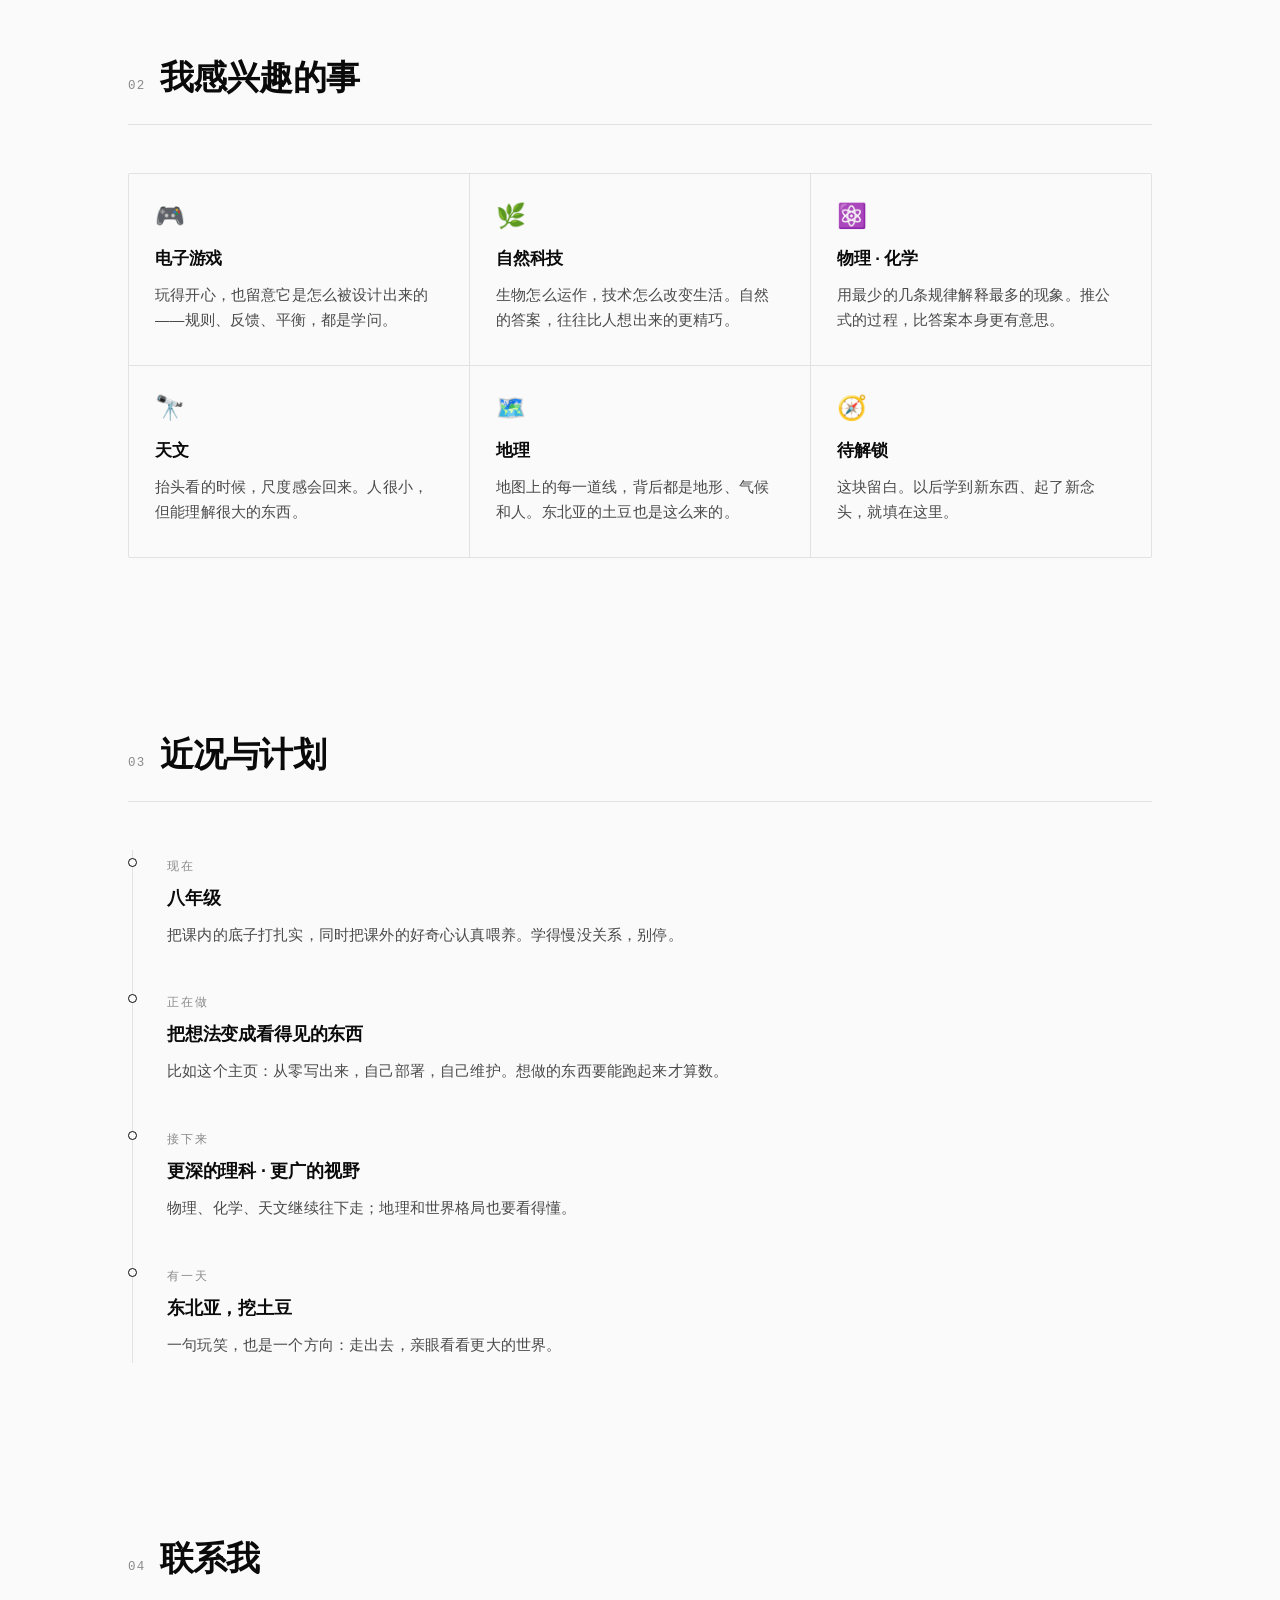
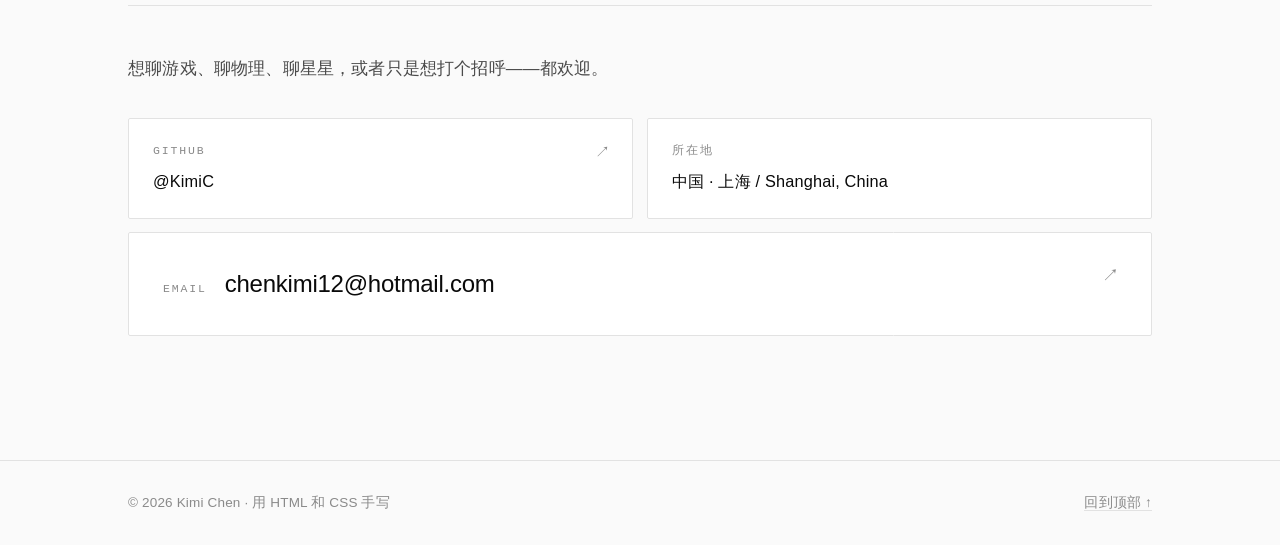
==== commit a2307d04: "名字条移到照片右下角，避开马腿位置" ====
--- a/index.html
+++ b/index.html
@@ -97,6 +97,7 @@
             <img src="assets/img/Kimi.jpg" width="1279" height="1599"
                  alt="Kimi Chen 的照片" loading="lazy" decoding="async">
           </picture>
+          <span class="portrait-caption">KIMI&nbsp;CHEN</span>
         </div>
       </div>
 
--- a/assets/css/style.css
+++ b/assets/css/style.css
@@ -373,6 +373,26 @@
 }
 .portrait-frame:hover img { transform: scale(1.03); }
 
+/* 名字条放在右下角，避开画面主体（人物与马腿在中间偏左） */
+.portrait-caption {
+  position: absolute;
+  right: 10px;
+  bottom: 10px;
+  z-index: 1;
+  padding: 4px 10px;
+  font-family: var(--font-mono);
+  font-size: 9.5px;
+  letter-spacing: .22em;
+  line-height: 1.5;
+  color: #fff;
+  white-space: nowrap;
+  background: rgba(0, 0, 0, .42);
+  backdrop-filter: blur(6px);
+  -webkit-backdrop-filter: blur(6px);
+  border-radius: var(--radius);
+  pointer-events: none;
+}
+
 .about-text p { margin: 0 0 18px; color: var(--fg-soft); }
 .about-text p:first-child { color: var(--fg); }
 
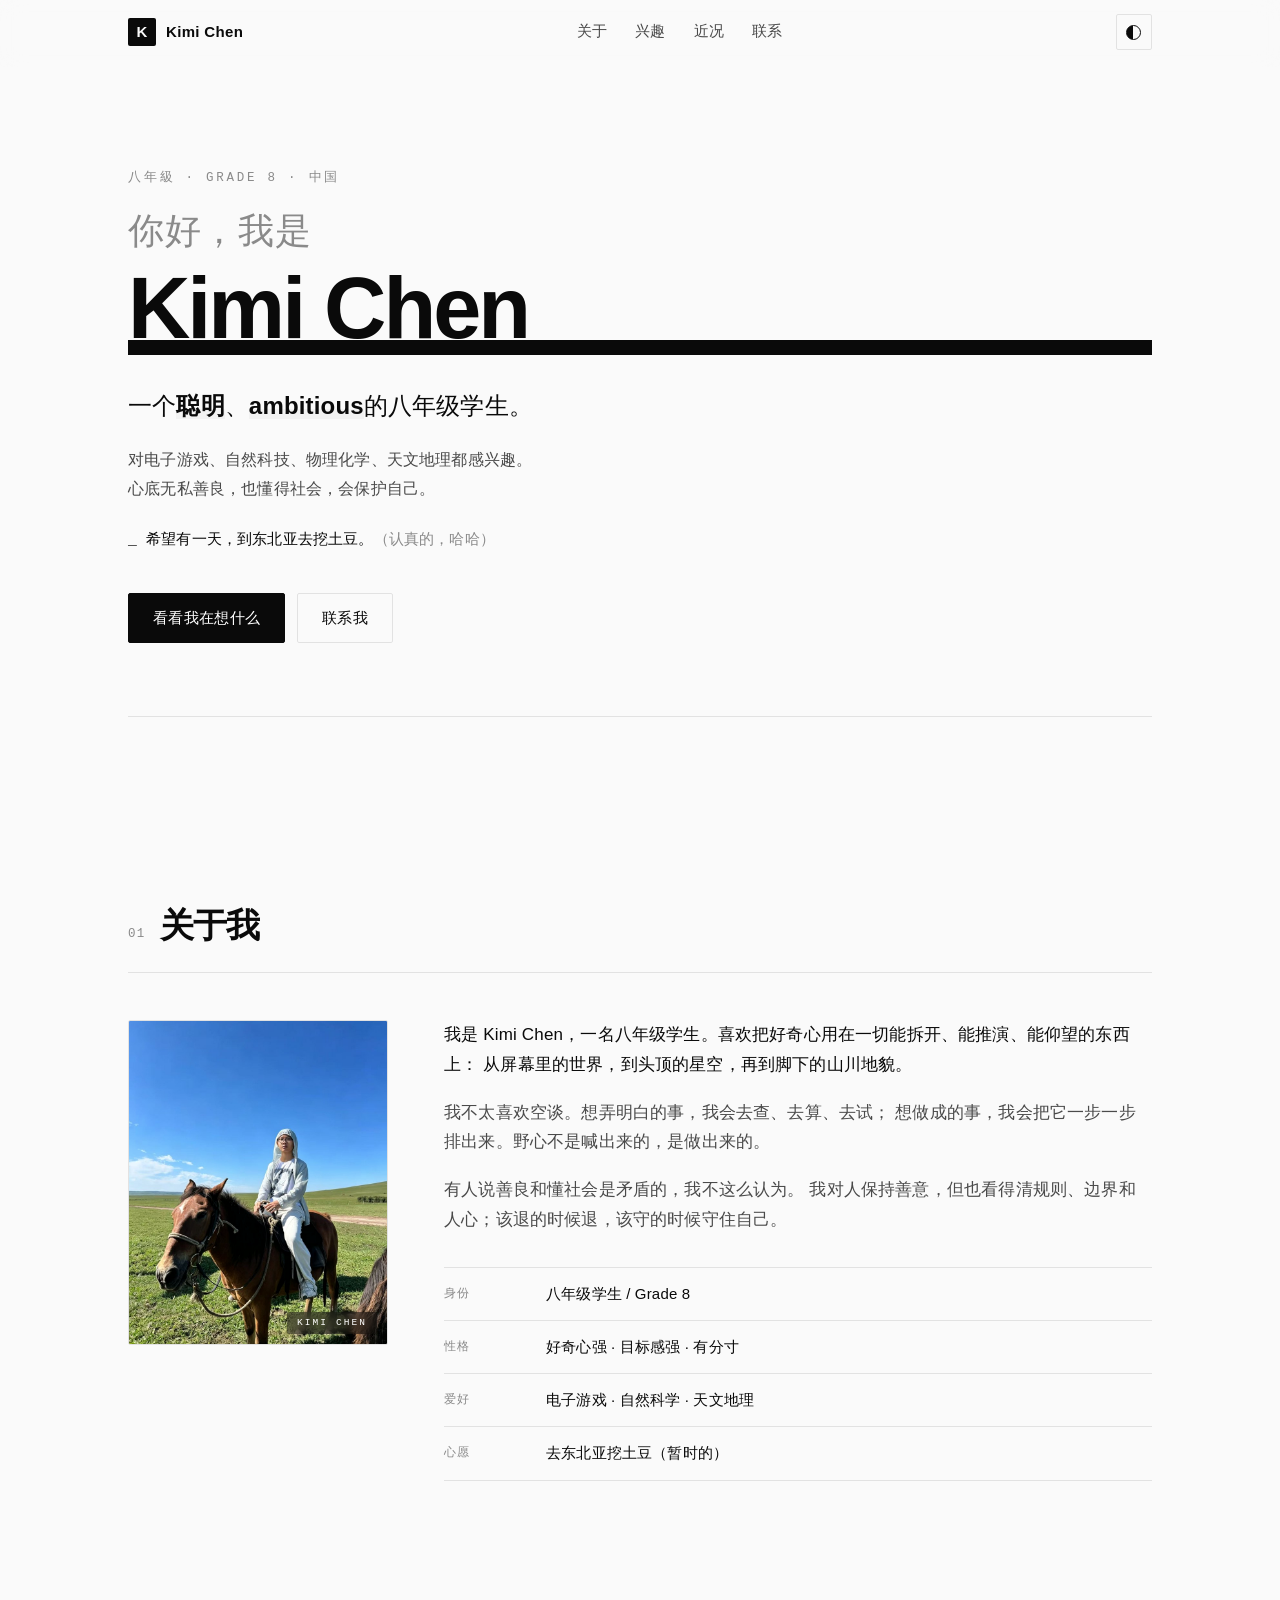
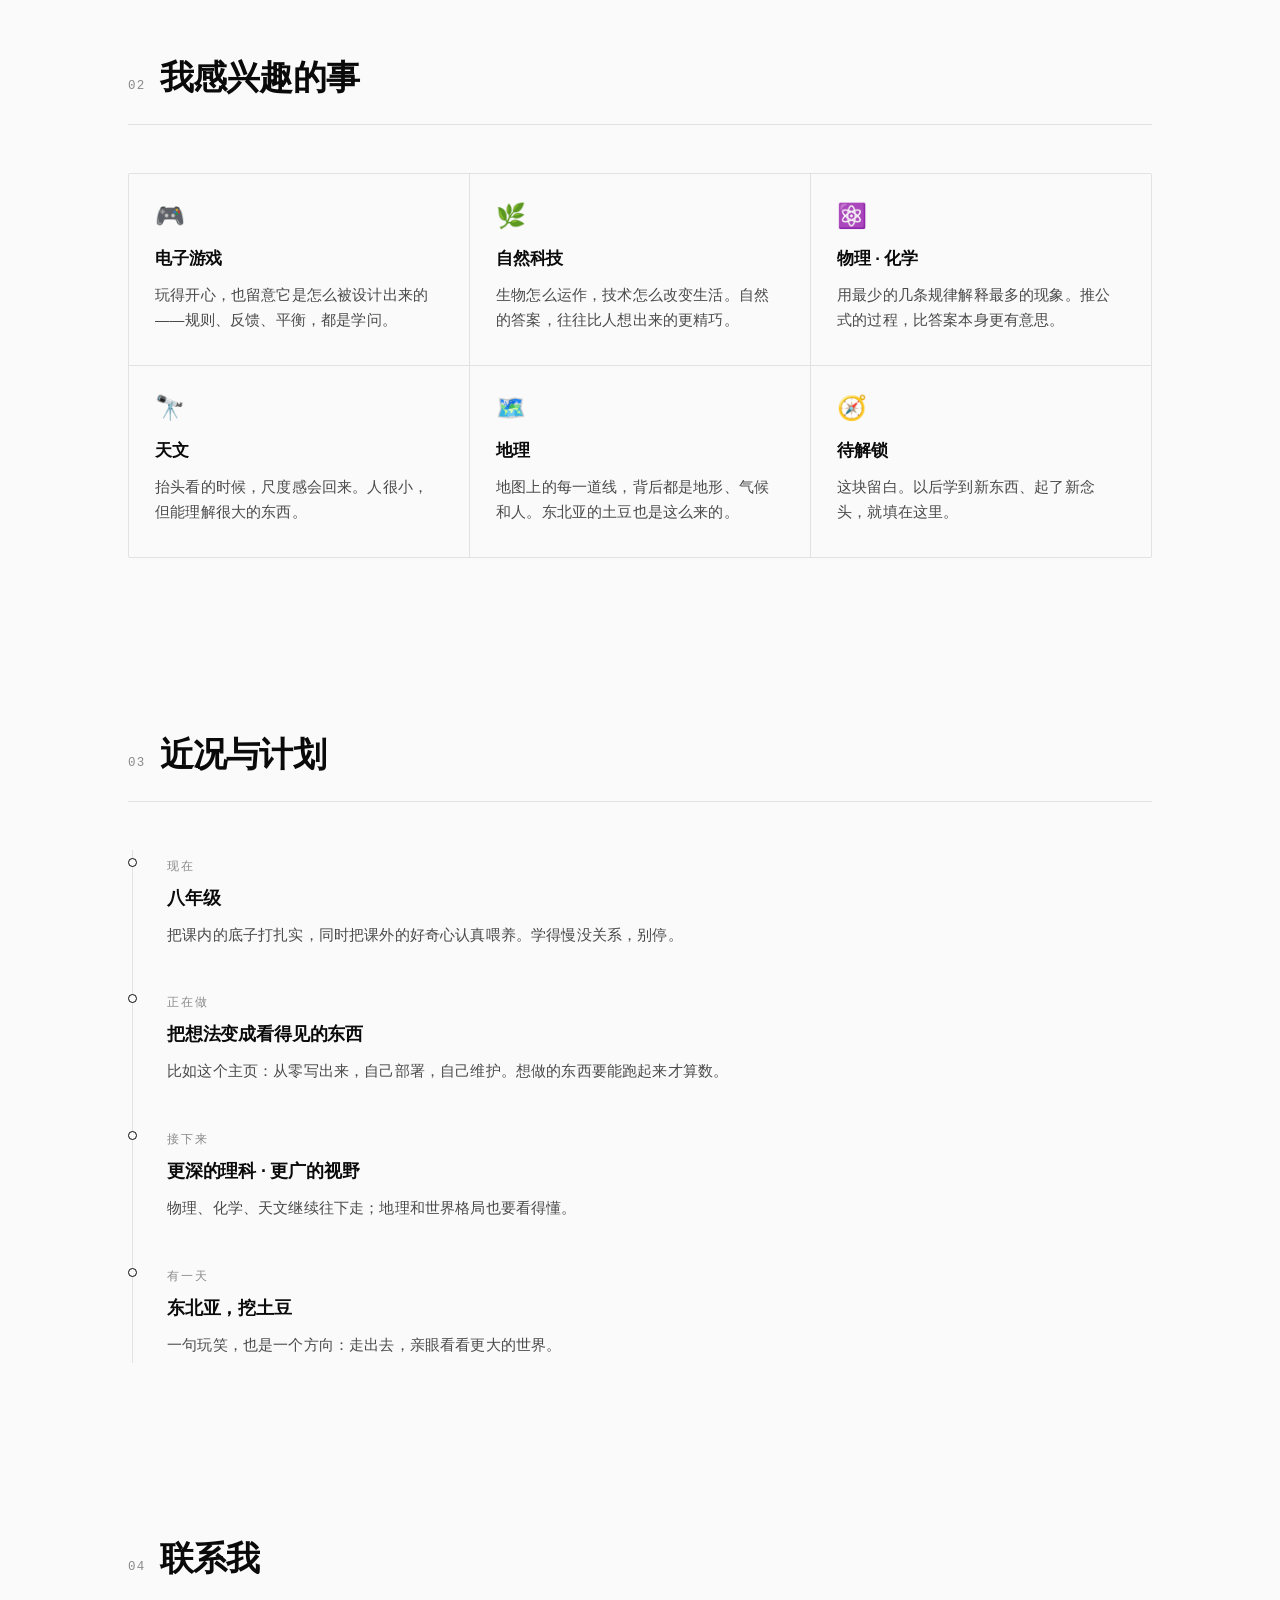
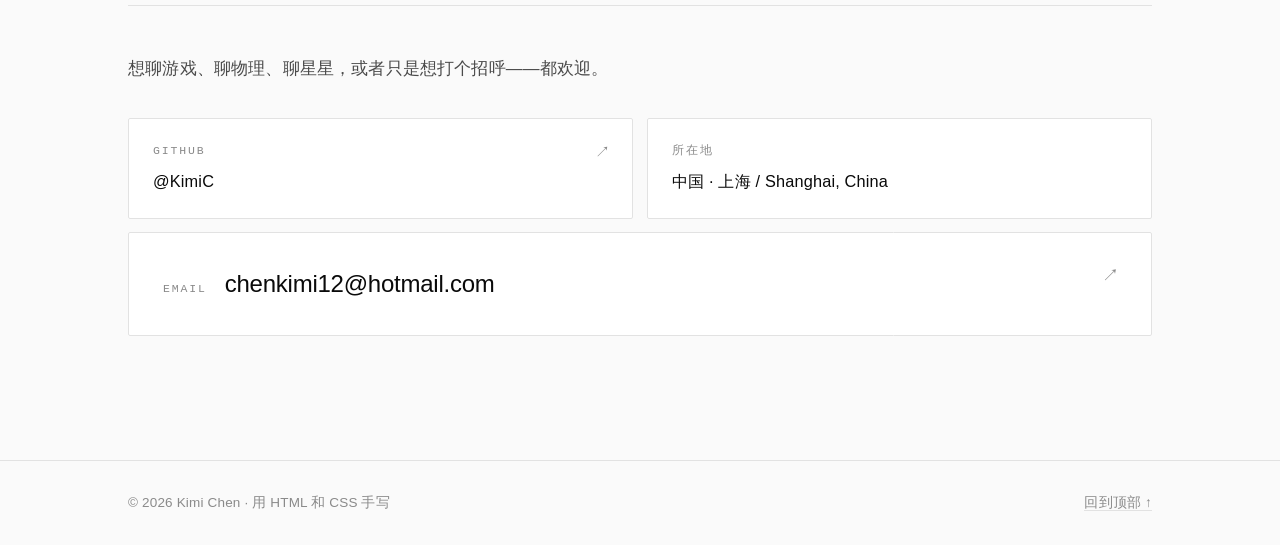
==== commit 00423116: "首屏简介去掉 ambitious 后的空格" ====
--- a/index.html
+++ b/index.html
@@ -59,7 +59,7 @@
     </h1>
 
     <p class="hero-sub reveal">
-      一个<span class="hl">聪明</span>、<span class="hl">ambitious</span> 的八年级学生。
+      一个<span class="hl">聪明</span>、<span class="hl">ambitious</span>的八年级学生。
     </p>
 
     <p class="hero-note reveal">
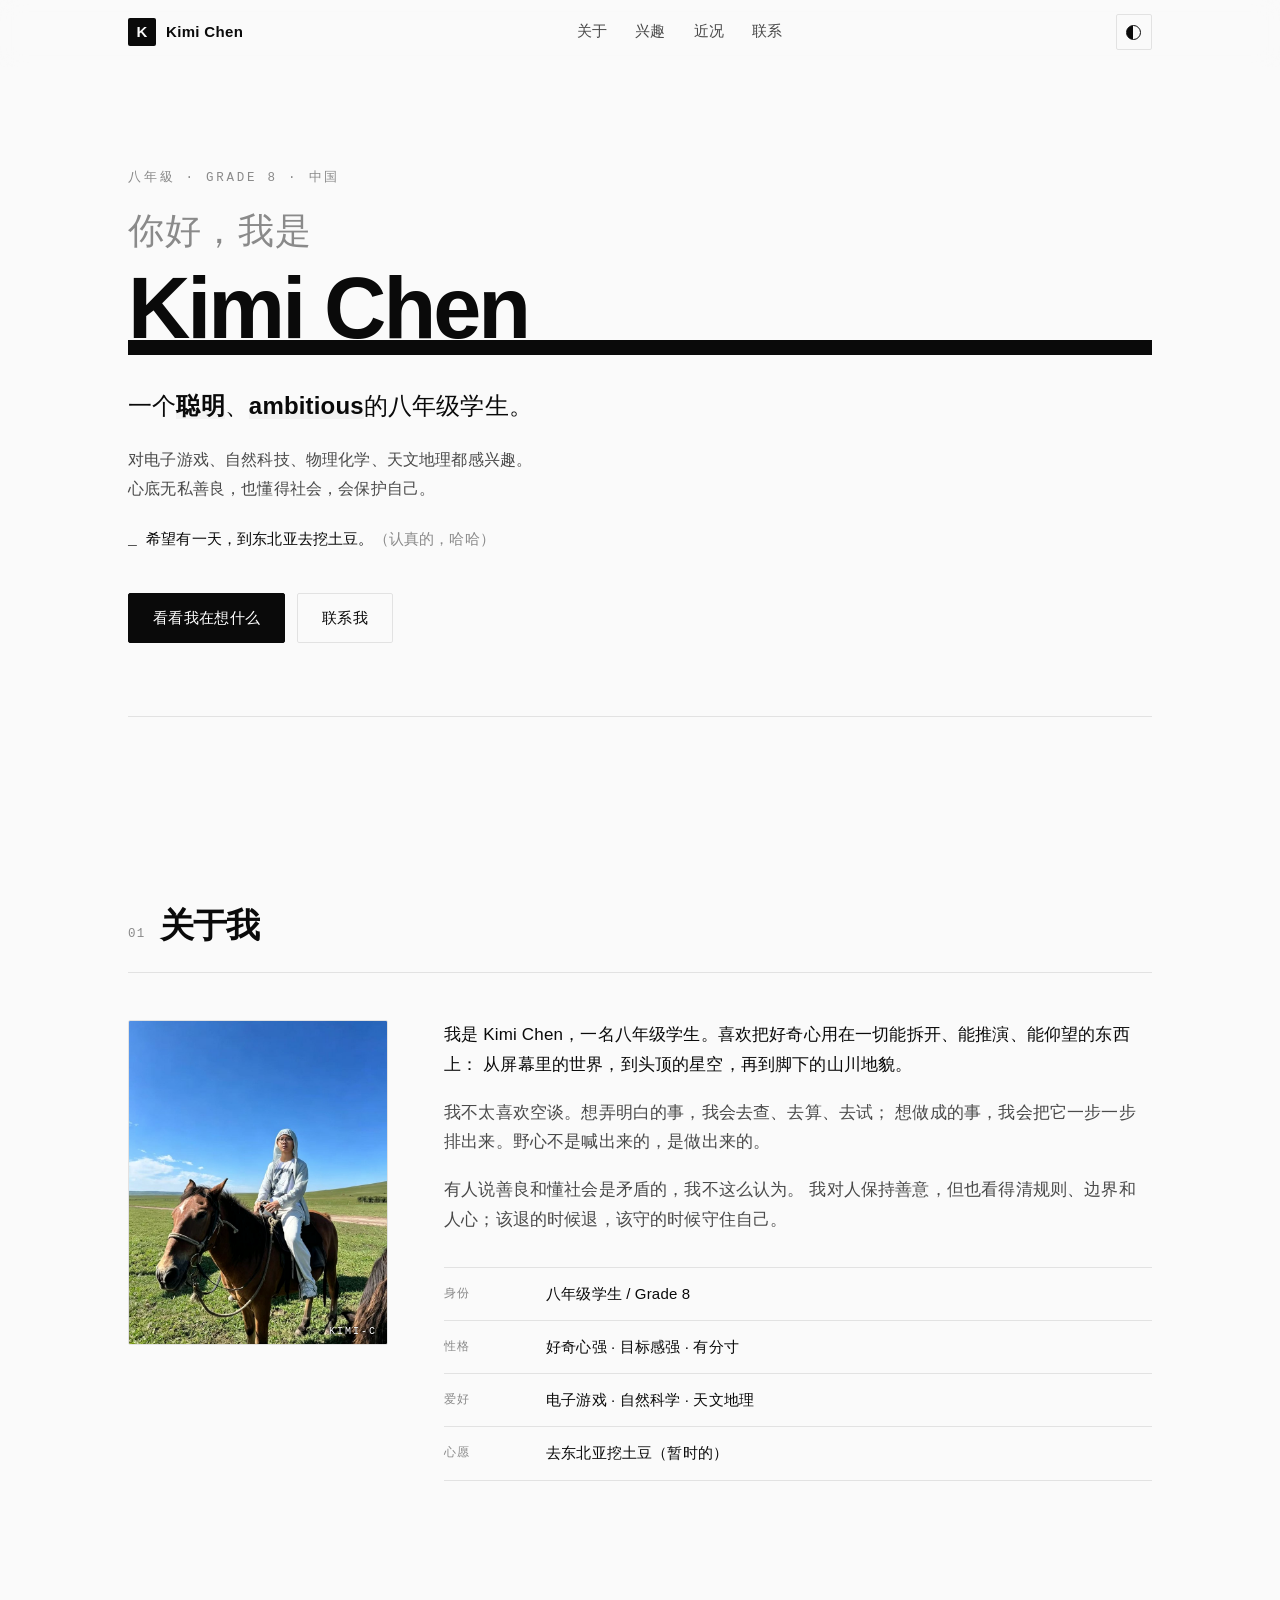
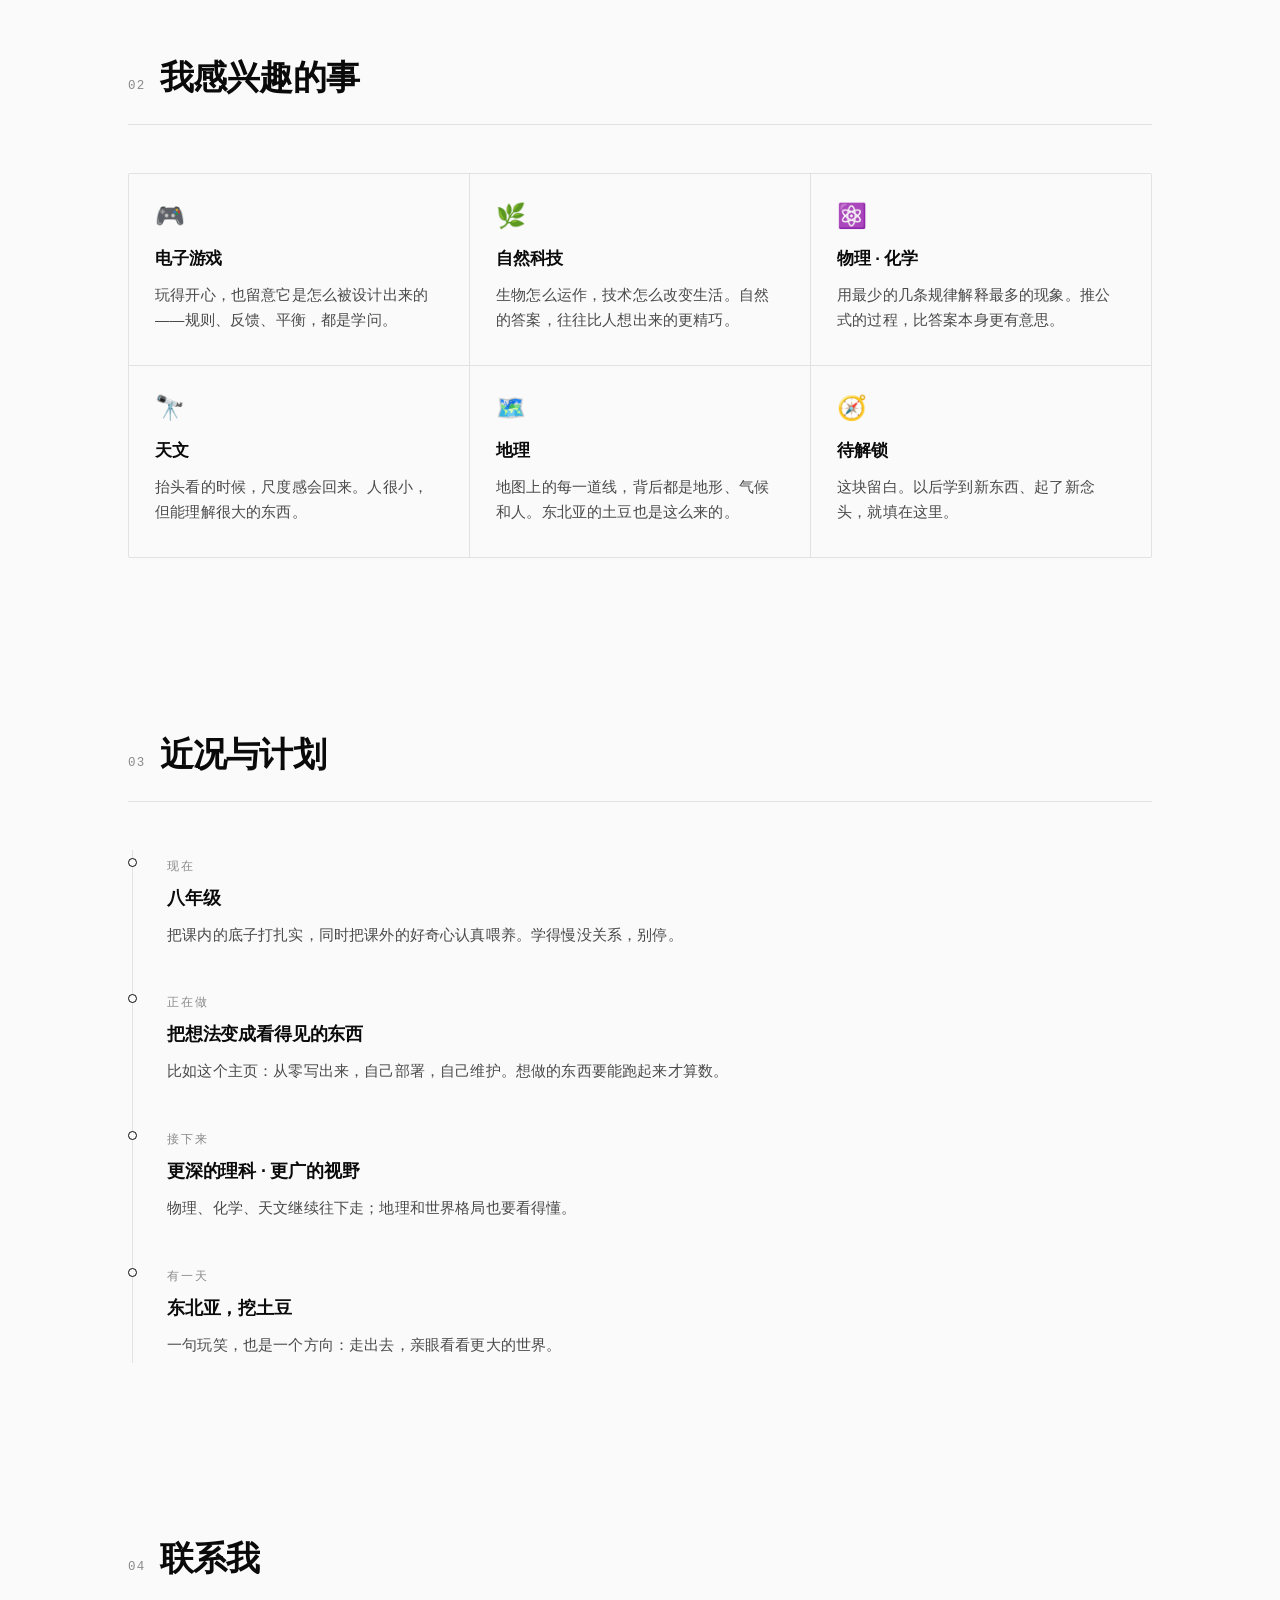
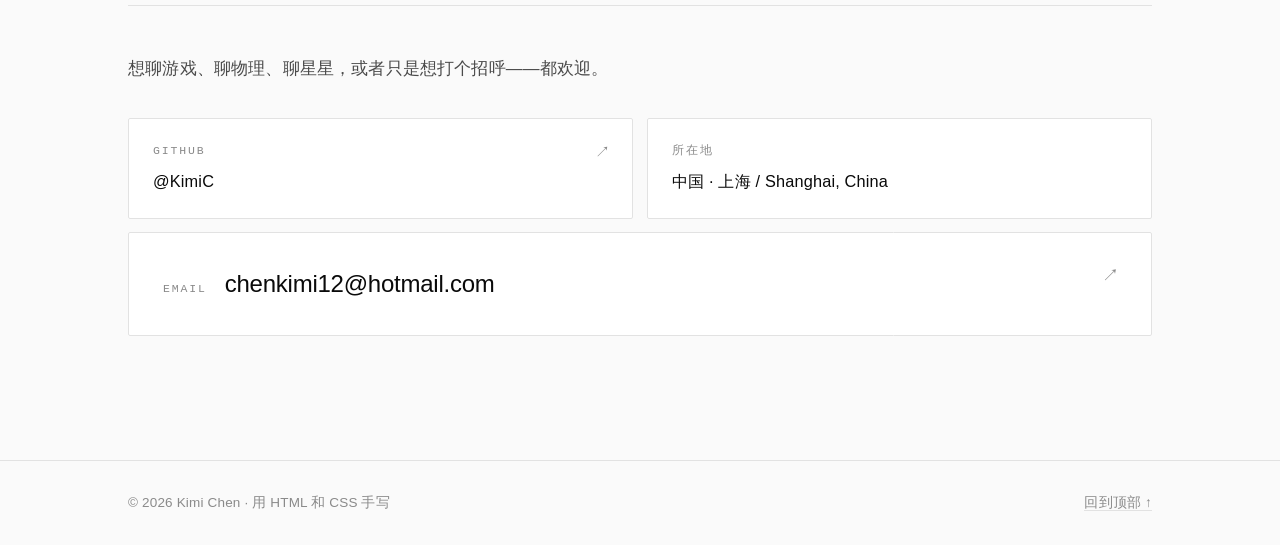
==== commit a52f0523: "名字条改名为 KIMI-C，底色改为透明、用文字暗影保证可读" ====
--- a/index.html
+++ b/index.html
@@ -97,7 +97,7 @@
             <img src="assets/img/Kimi.jpg" width="1279" height="1599"
                  alt="Kimi Chen 的照片" loading="lazy" decoding="async">
           </picture>
-          <span class="portrait-caption">KIMI&nbsp;CHEN</span>
+          <span class="portrait-caption">KIMI-C</span>
         </div>
       </div>
 
--- a/assets/css/style.css
+++ b/assets/css/style.css
@@ -373,23 +373,21 @@
 }
 .portrait-frame:hover img { transform: scale(1.03); }
 
-/* 名字条放在右下角，避开画面主体（人物与马腿在中间偏左） */
+/* 名字条紧贴照片右下角；底色透明，文字直接压在草地上，用轻微暗影保证可读 */
 .portrait-caption {
   position: absolute;
-  right: 10px;
-  bottom: 10px;
+  right: 0;
+  bottom: 0;
   z-index: 1;
-  padding: 4px 10px;
-  font-family: var(--font-mono);
-  font-size: 9.5px;
-  letter-spacing: .22em;
-  line-height: 1.5;
+  padding: 5px 10px;
+  font-family: var(--font-mono);
+  font-size: 10px;
+  letter-spacing: .2em;
+  line-height: 1.4;
   color: #fff;
   white-space: nowrap;
-  background: rgba(0, 0, 0, .42);
-  backdrop-filter: blur(6px);
-  -webkit-backdrop-filter: blur(6px);
-  border-radius: var(--radius);
+  background: transparent;
+  text-shadow: 0 1px 3px rgba(0, 0, 0, .55), 0 0 1px rgba(0, 0, 0, .8);
   pointer-events: none;
 }
 
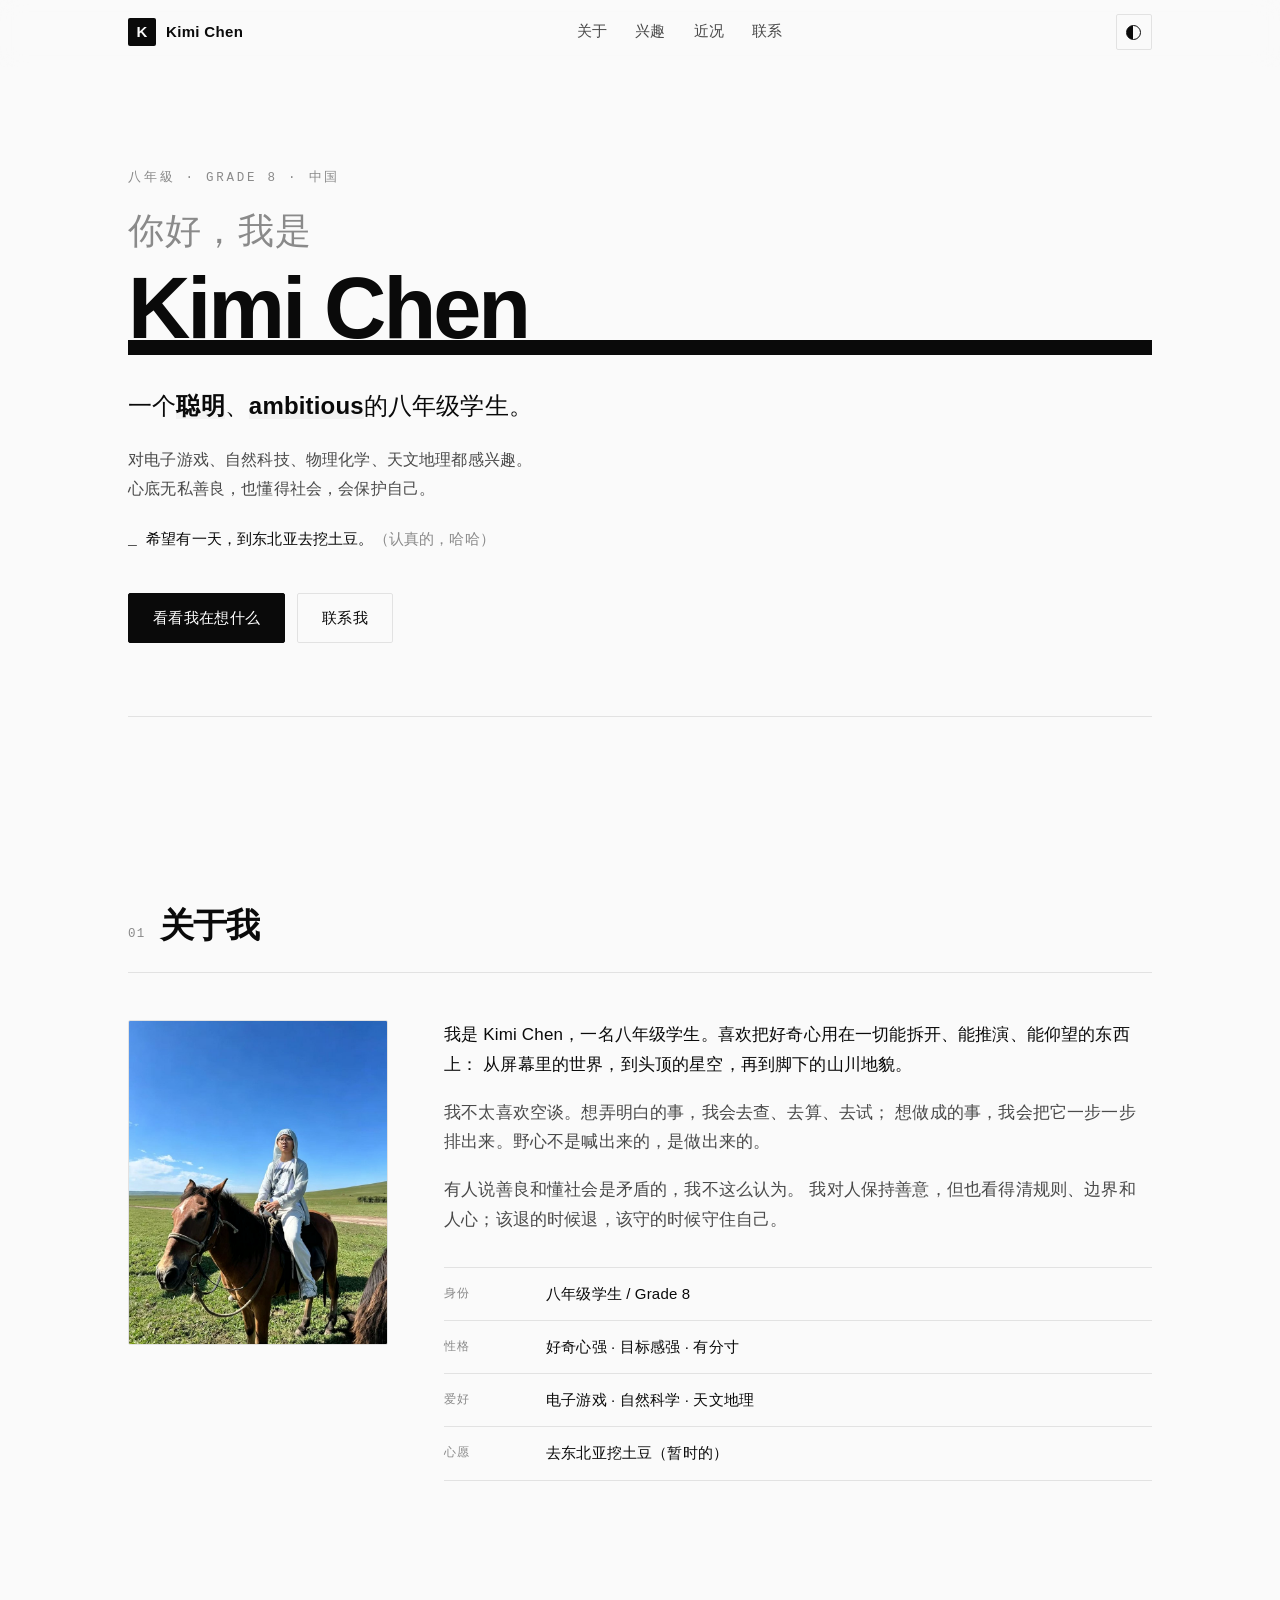
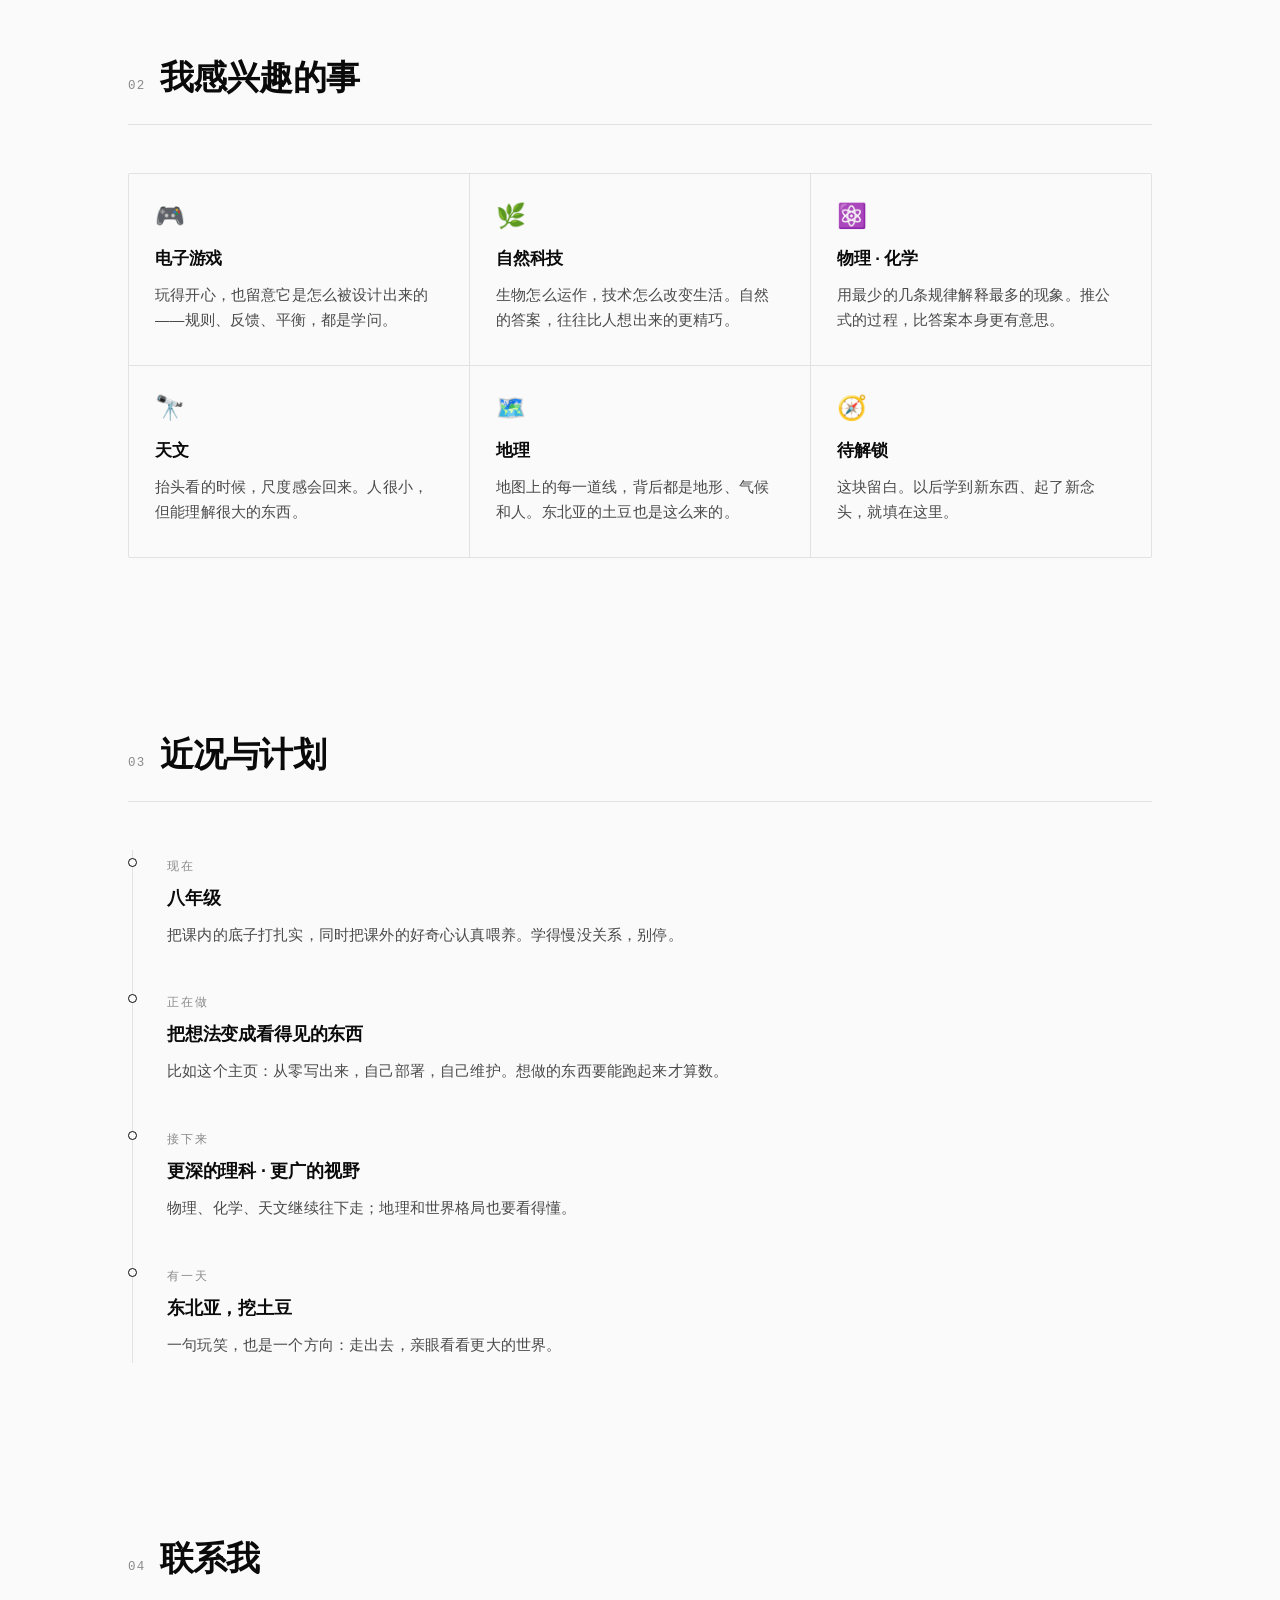
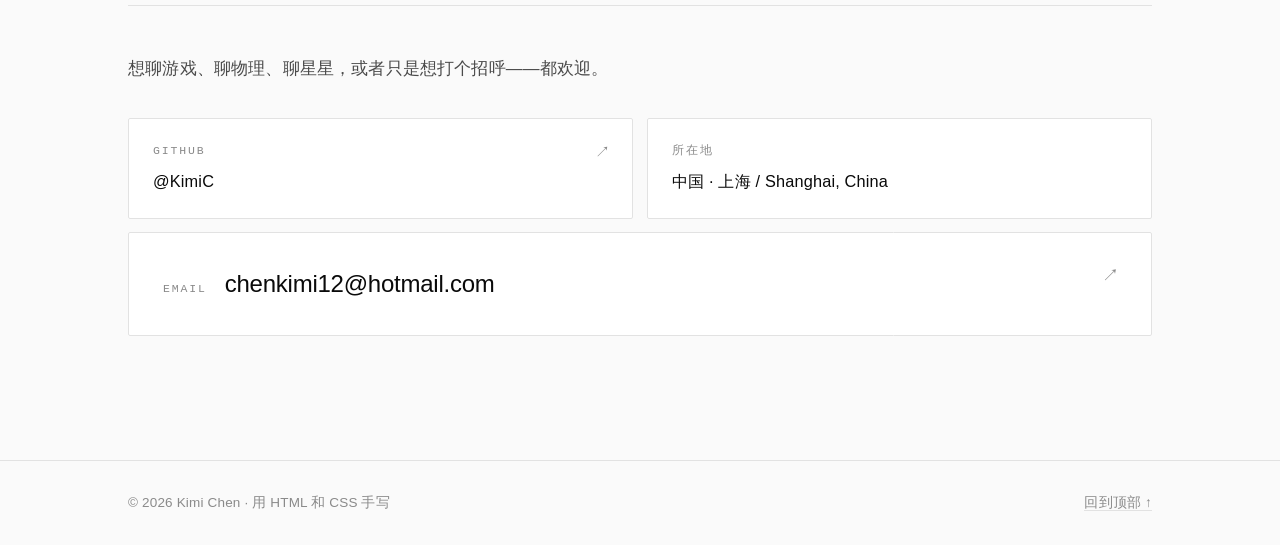
==== commit da9f8833: "去掉照片上的 KIMI-C 文字，保持照片干净" ====
--- a/index.html
+++ b/index.html
@@ -97,7 +97,6 @@
             <img src="assets/img/Kimi.jpg" width="1279" height="1599"
                  alt="Kimi Chen 的照片" loading="lazy" decoding="async">
           </picture>
-          <span class="portrait-caption">KIMI-C</span>
         </div>
       </div>
 
--- a/assets/css/style.css
+++ b/assets/css/style.css
@@ -373,24 +373,6 @@
 }
 .portrait-frame:hover img { transform: scale(1.03); }
 
-/* 名字条紧贴照片右下角；底色透明，文字直接压在草地上，用轻微暗影保证可读 */
-.portrait-caption {
-  position: absolute;
-  right: 0;
-  bottom: 0;
-  z-index: 1;
-  padding: 5px 10px;
-  font-family: var(--font-mono);
-  font-size: 10px;
-  letter-spacing: .2em;
-  line-height: 1.4;
-  color: #fff;
-  white-space: nowrap;
-  background: transparent;
-  text-shadow: 0 1px 3px rgba(0, 0, 0, .55), 0 0 1px rgba(0, 0, 0, .8);
-  pointer-events: none;
-}
-
 .about-text p { margin: 0 0 18px; color: var(--fg-soft); }
 .about-text p:first-child { color: var(--fg); }
 
